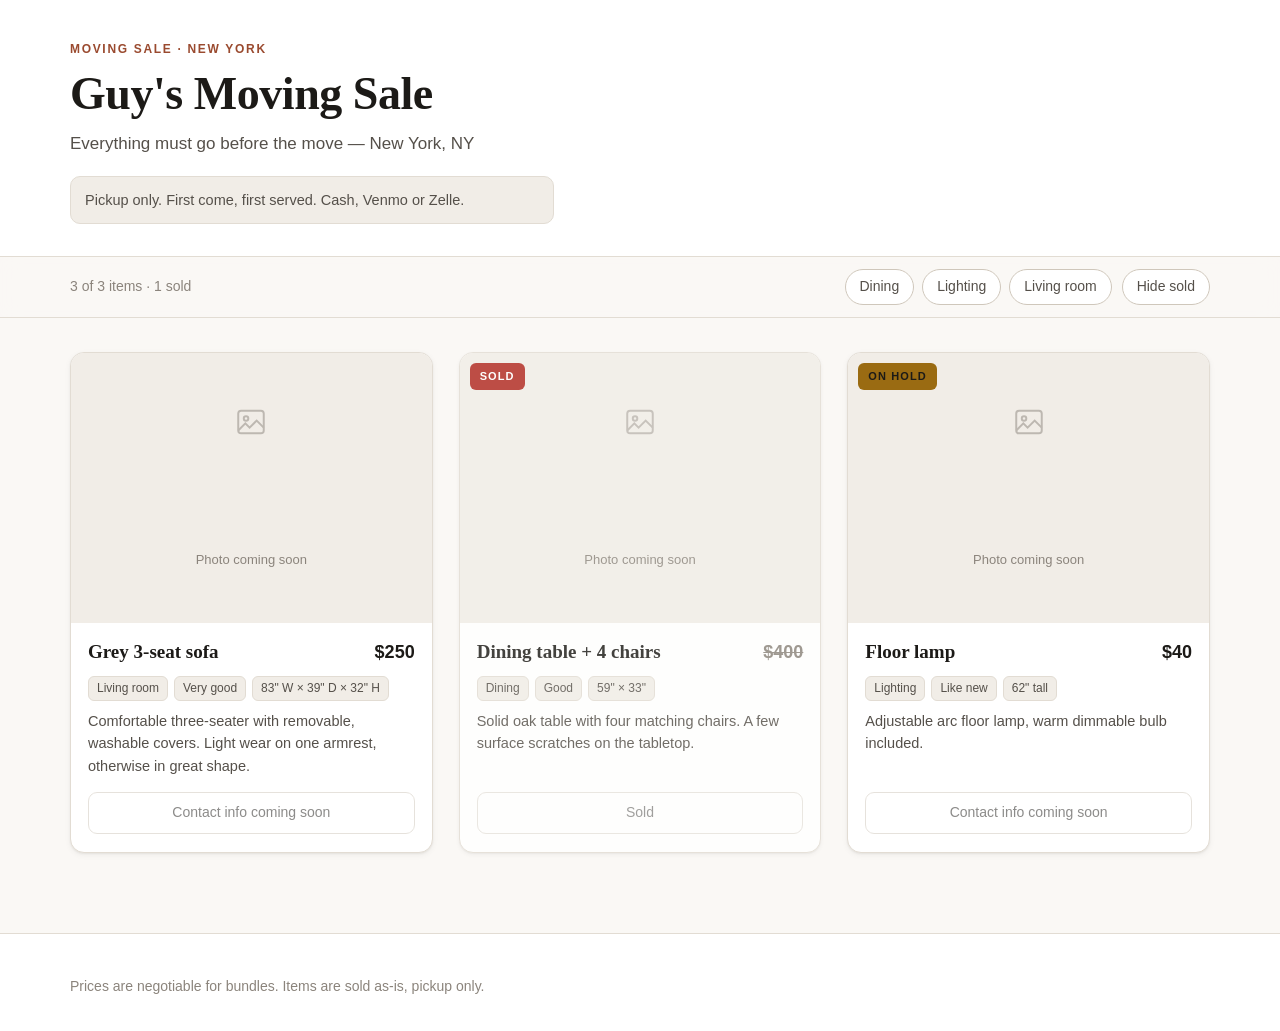
==== index.html @ 3db0bd7c "Add moving-sale site: public gallery + token-gated admin editor Static GitHub Pages site. index.html" ====
<!doctype html>
<html lang="en">
<head>
<meta charset="utf-8">
<meta name="viewport" content="width=device-width, initial-scale=1">
<title>Moving Sale</title>
<meta name="description" content="Furniture and household items for sale — moving out of New York.">
<meta property="og:title" content="Moving Sale">
<meta property="og:description" content="Furniture and household items for sale — moving out of New York.">
<meta property="og:type" content="website">
<link rel="icon" href="data:image/svg+xml,<svg xmlns='http://www.w3.org/2000/svg' viewBox='0 0 100 100'><text y='.9em' font-size='90'>🛋️</text></svg>">
<link rel="stylesheet" href="assets/style.css">
</head>
<body>

<header class="site-head">
  <div class="wrap">
    <p class="eyebrow">Moving sale · New York</p>
    <h1 class="title" id="siteTitle">Moving Sale</h1>
    <p class="subtitle" id="siteSubtitle"></p>
    <p class="note" id="siteNote" hidden></p>
  </div>
</header>

<nav class="toolbar">
  <div class="wrap">
    <span class="count" id="count">Loading…</span>
    <div id="categoryFilters" style="display:flex;gap:8px;flex-wrap:wrap"></div>
    <button class="chip" id="toggleSold" aria-pressed="false">Hide sold</button>
  </div>
</nav>

<main class="wrap">
  <div class="grid" id="grid">
    <div class="empty">Loading items…</div>
  </div>
</main>

<footer class="site-foot">
  <div class="wrap">
    <p id="footContact" style="margin:0 0 8px"></p>
    <p style="margin:0">Prices are negotiable for bundles. Items are sold as-is, pickup only.</p>
  </div>
</footer>

<div class="lb" id="lightbox" role="dialog" aria-modal="true" aria-label="Item photos" hidden>
  <div class="lb-head">
    <h2 class="lb-title" id="lbTitle"></h2>
    <span class="lb-price" id="lbPrice"></span>
    <button class="lb-close" id="lbClose" aria-label="Close">×</button>
  </div>
  <div class="lb-stage">
    <button class="lb-nav prev" id="lbPrev" aria-label="Previous photo">‹</button>
    <img id="lbImg" alt="">
    <button class="lb-nav next" id="lbNext" aria-label="Next photo">›</button>
  </div>
  <div class="lb-foot" id="lbDots"></div>
</div>

<script src="assets/app.js"></script>
</body>
</html>
---- assets/style.css ----
/* ---------- tokens ---------- */
:root {
  --bg:          #faf8f5;
  --bg-raised:   #ffffff;
  --bg-sunken:   #f1ede7;
  --ink:         #1c1a17;
  --ink-2:       #55504a;
  --ink-3:       #8b847c;
  --line:        #e2dcd3;
  --line-strong: #cfc7bb;
  --accent:      #9a4a2f;
  --accent-ink:  #ffffff;
  --good:        #2f6b46;
  --warn:        #9a6b12;
  --shadow-sm:   0 1px 2px rgba(28,26,23,.06), 0 2px 6px rgba(28,26,23,.05);
  --shadow-md:   0 2px 4px rgba(28,26,23,.07), 0 12px 28px rgba(28,26,23,.09);
  --radius:      14px;
  --serif: "Iowan Old Style", "Palatino Linotype", Palatino, Georgia, serif;
  --sans: -apple-system, BlinkMacSystemFont, "Segoe UI", Inter, Roboto, Helvetica, Arial, sans-serif;
  color-scheme: light;
}
@media (prefers-color-scheme: dark) {
  :root:not([data-theme="light"]) {
    --bg:          #16151a;
    --bg-raised:   #201f25;
    --bg-sunken:   #121116;
    --ink:         #f0ece6;
    --ink-2:       #b5aea5;
    --ink-3:       #837c74;
    --line:        #322f38;
    --line-strong: #454150;
    --accent:      #e0805e;
    --accent-ink:  #1a1013;
    --good:        #6fc08e;
    --warn:        #d9ab52;
    --shadow-sm:   0 1px 2px rgba(0,0,0,.4);
    --shadow-md:   0 2px 4px rgba(0,0,0,.35), 0 12px 28px rgba(0,0,0,.45);
    color-scheme: dark;
  }
}
:root[data-theme="dark"] {
  --bg:#16151a; --bg-raised:#201f25; --bg-sunken:#121116;
  --ink:#f0ece6; --ink-2:#b5aea5; --ink-3:#837c74;
  --line:#322f38; --line-strong:#454150;
  --accent:#e0805e; --accent-ink:#1a1013; --good:#6fc08e; --warn:#d9ab52;
  --shadow-sm:0 1px 2px rgba(0,0,0,.4);
  --shadow-md:0 2px 4px rgba(0,0,0,.35), 0 12px 28px rgba(0,0,0,.45);
  color-scheme: dark;
}

* { box-sizing: border-box; }
html { -webkit-text-size-adjust: 100%; }
body {
  margin: 0;
  background: var(--bg);
  color: var(--ink);
  font-family: var(--sans);
  font-size: 16px;
  line-height: 1.55;
  -webkit-font-smoothing: antialiased;
}
img { max-width: 100%; display: block; }
a { color: inherit; }
button, input, textarea, select { font: inherit; color: inherit; }

.wrap { max-width: 1180px; margin: 0 auto; padding: 0 20px; }

/* ---------- header ---------- */
.site-head {
  border-bottom: 1px solid var(--line);
  background: var(--bg-raised);
}
.site-head .wrap { padding-top: 40px; padding-bottom: 32px; }
.eyebrow {
  font-size: 12px; letter-spacing: .14em; text-transform: uppercase;
  color: var(--accent); font-weight: 600; margin: 0 0 10px;
}
h1.title {
  font-family: var(--serif);
  font-size: clamp(30px, 5vw, 46px);
  line-height: 1.1; margin: 0 0 12px; font-weight: 600; letter-spacing: -.01em;
}
.subtitle { margin: 0; color: var(--ink-2); font-size: 17px; max-width: 60ch; }
.note {
  margin: 18px 0 0; padding: 12px 14px;
  background: var(--bg-sunken); border: 1px solid var(--line);
  border-radius: 10px; font-size: 14.5px; color: var(--ink-2); max-width: 60ch;
}

/* ---------- toolbar ---------- */
.toolbar {
  position: sticky; top: 0; z-index: 20;
  background: color-mix(in srgb, var(--bg) 88%, transparent);
  backdrop-filter: saturate(1.6) blur(10px);
  border-bottom: 1px solid var(--line);
}
.toolbar .wrap {
  display: flex; align-items: center; gap: 10px;
  padding-top: 12px; padding-bottom: 12px; flex-wrap: wrap;
}
.count { color: var(--ink-3); font-size: 14px; margin-right: auto; font-variant-numeric: tabular-nums; }
.chip {
  border: 1px solid var(--line-strong); background: var(--bg-raised);
  color: var(--ink-2); border-radius: 999px; padding: 6px 14px;
  font-size: 14px; cursor: pointer; transition: .15s;
  white-space: nowrap;
}
.chip:hover { border-color: var(--ink-3); color: var(--ink); }
.chip[aria-pressed="true"], .chip.on {
  background: var(--ink); color: var(--bg); border-color: var(--ink);
}

/* ---------- grid ---------- */
.grid {
  display: grid; gap: 26px;
  grid-template-columns: repeat(auto-fill, minmax(272px, 1fr));
  padding: 34px 0 80px;
}
.card {
  background: var(--bg-raised);
  border: 1px solid var(--line);
  border-radius: var(--radius);
  overflow: hidden;
  box-shadow: var(--shadow-sm);
  display: flex; flex-direction: column;
  transition: box-shadow .2s, transform .2s, border-color .2s;
}
.card:hover { box-shadow: var(--shadow-md); transform: translateY(-2px); border-color: var(--line-strong); }

.thumb {
  position: relative; aspect-ratio: 4 / 3;
  background: var(--bg-sunken); cursor: zoom-in; border: 0; padding: 0; width: 100%;
  display: block; overflow: hidden;
}
.thumb img { width: 100%; height: 100%; object-fit: cover; transition: transform .35s ease; }
.card:hover .thumb img { transform: scale(1.03); }
.thumb .placeholder {
  position: absolute; inset: 0; display: grid; place-items: center;
  color: var(--ink-3); font-size: 13px; gap: 6px; text-align: center;
}
.thumb .placeholder svg { opacity: .5; }
.badge-count {
  position: absolute; right: 10px; bottom: 10px;
  background: rgba(0,0,0,.62); color: #fff; font-size: 12px;
  padding: 3px 9px; border-radius: 999px; backdrop-filter: blur(4px);
  font-variant-numeric: tabular-nums;
}
.status-tag {
  position: absolute; left: 10px; top: 10px;
  font-size: 11px; font-weight: 700; letter-spacing: .1em; text-transform: uppercase;
  padding: 5px 10px; border-radius: 6px; color: #fff;
}
.status-tag.sold    { background: #b0281f; }
.status-tag.pending { background: var(--warn); color: #1c1a17; }

.card.is-sold .thumb img { filter: grayscale(1); opacity: .5; }
.card.is-sold { opacity: .82; }

.body { padding: 16px 17px 18px; display: flex; flex-direction: column; gap: 9px; flex: 1; }
.row-1 { display: flex; align-items: baseline; gap: 12px; }
.name { font-family: var(--serif); font-size: 19px; font-weight: 600; margin: 0; line-height: 1.25; flex: 1; }
.price {
  font-size: 18px; font-weight: 600; white-space: nowrap;
  font-variant-numeric: tabular-nums; color: var(--ink);
}
.card.is-sold .price { text-decoration: line-through; color: var(--ink-3); }
.meta { display: flex; flex-wrap: wrap; gap: 6px; }
.pill {
  font-size: 12px; color: var(--ink-2); background: var(--bg-sunken);
  border: 1px solid var(--line); border-radius: 6px; padding: 2px 8px;
}
.desc { margin: 0; font-size: 14.5px; color: var(--ink-2); }
.actions { margin-top: auto; padding-top: 6px; display: flex; gap: 8px; }
.btn {
  flex: 1; text-align: center; text-decoration: none;
  border: 1px solid var(--line-strong); background: var(--bg-raised);
  border-radius: 9px; padding: 9px 12px; font-size: 14px; font-weight: 500;
  cursor: pointer; transition: .15s; color: var(--ink);
}
.btn:hover { background: var(--bg-sunken); border-color: var(--ink-3); }
.btn.primary { background: var(--accent); border-color: var(--accent); color: var(--accent-ink); }
.btn.primary:hover { filter: brightness(1.08); background: var(--accent); }
.btn:disabled { opacity: .45; cursor: not-allowed; }

.empty {
  padding: 80px 20px; text-align: center; color: var(--ink-3);
  grid-column: 1 / -1;
}

/* ---------- lightbox ---------- */
.lb {
  position: fixed; inset: 0; z-index: 100;
  background: rgba(12,11,10,.94);
  display: grid; grid-template-rows: auto 1fr auto;
  opacity: 0; pointer-events: none; transition: opacity .2s;
}
.lb.open { opacity: 1; pointer-events: auto; }
.lb-head {
  display: flex; align-items: center; gap: 14px;
  padding: 14px 18px; color: #f2efe9;
}
.lb-title { font-family: var(--serif); font-size: 17px; margin: 0; }
.lb-price { margin-left: auto; font-variant-numeric: tabular-nums; font-size: 16px; opacity: .85; }
.lb-close {
  background: rgba(255,255,255,.12); border: 0; color: #fff;
  width: 36px; height: 36px; border-radius: 50%; cursor: pointer; font-size: 20px; line-height: 1;
}
.lb-close:hover { background: rgba(255,255,255,.24); }
.lb-stage { position: relative; display: grid; place-items: center; overflow: hidden; padding: 0 12px; }
.lb-stage img { max-width: 100%; max-height: 100%; object-fit: contain; border-radius: 6px; }
.lb-nav {
  position: absolute; top: 50%; transform: translateY(-50%);
  background: rgba(255,255,255,.12); border: 0; color: #fff;
  width: 46px; height: 46px; border-radius: 50%; cursor: pointer; font-size: 22px;
}
.lb-nav:hover { background: rgba(255,255,255,.26); }
.lb-nav.prev { left: 14px; } .lb-nav.next { right: 14px; }
.lb-foot { padding: 12px 18px 20px; display: flex; justify-content: center; gap: 8px; }
.dot { width: 7px; height: 7px; border-radius: 50%; background: rgba(255,255,255,.32); border: 0; padding: 0; cursor: pointer; }
.dot.on { background: #fff; }

/* ---------- footer ---------- */
.site-foot {
  border-top: 1px solid var(--line); background: var(--bg-raised);
  padding: 34px 0; color: var(--ink-3); font-size: 14px;
}
.site-foot a { color: var(--ink-2); }

@media (max-width: 600px) {
  .grid { gap: 18px; grid-template-columns: repeat(auto-fill, minmax(240px, 1fr)); }
  .site-head .wrap { padding-top: 28px; padding-bottom: 24px; }
}
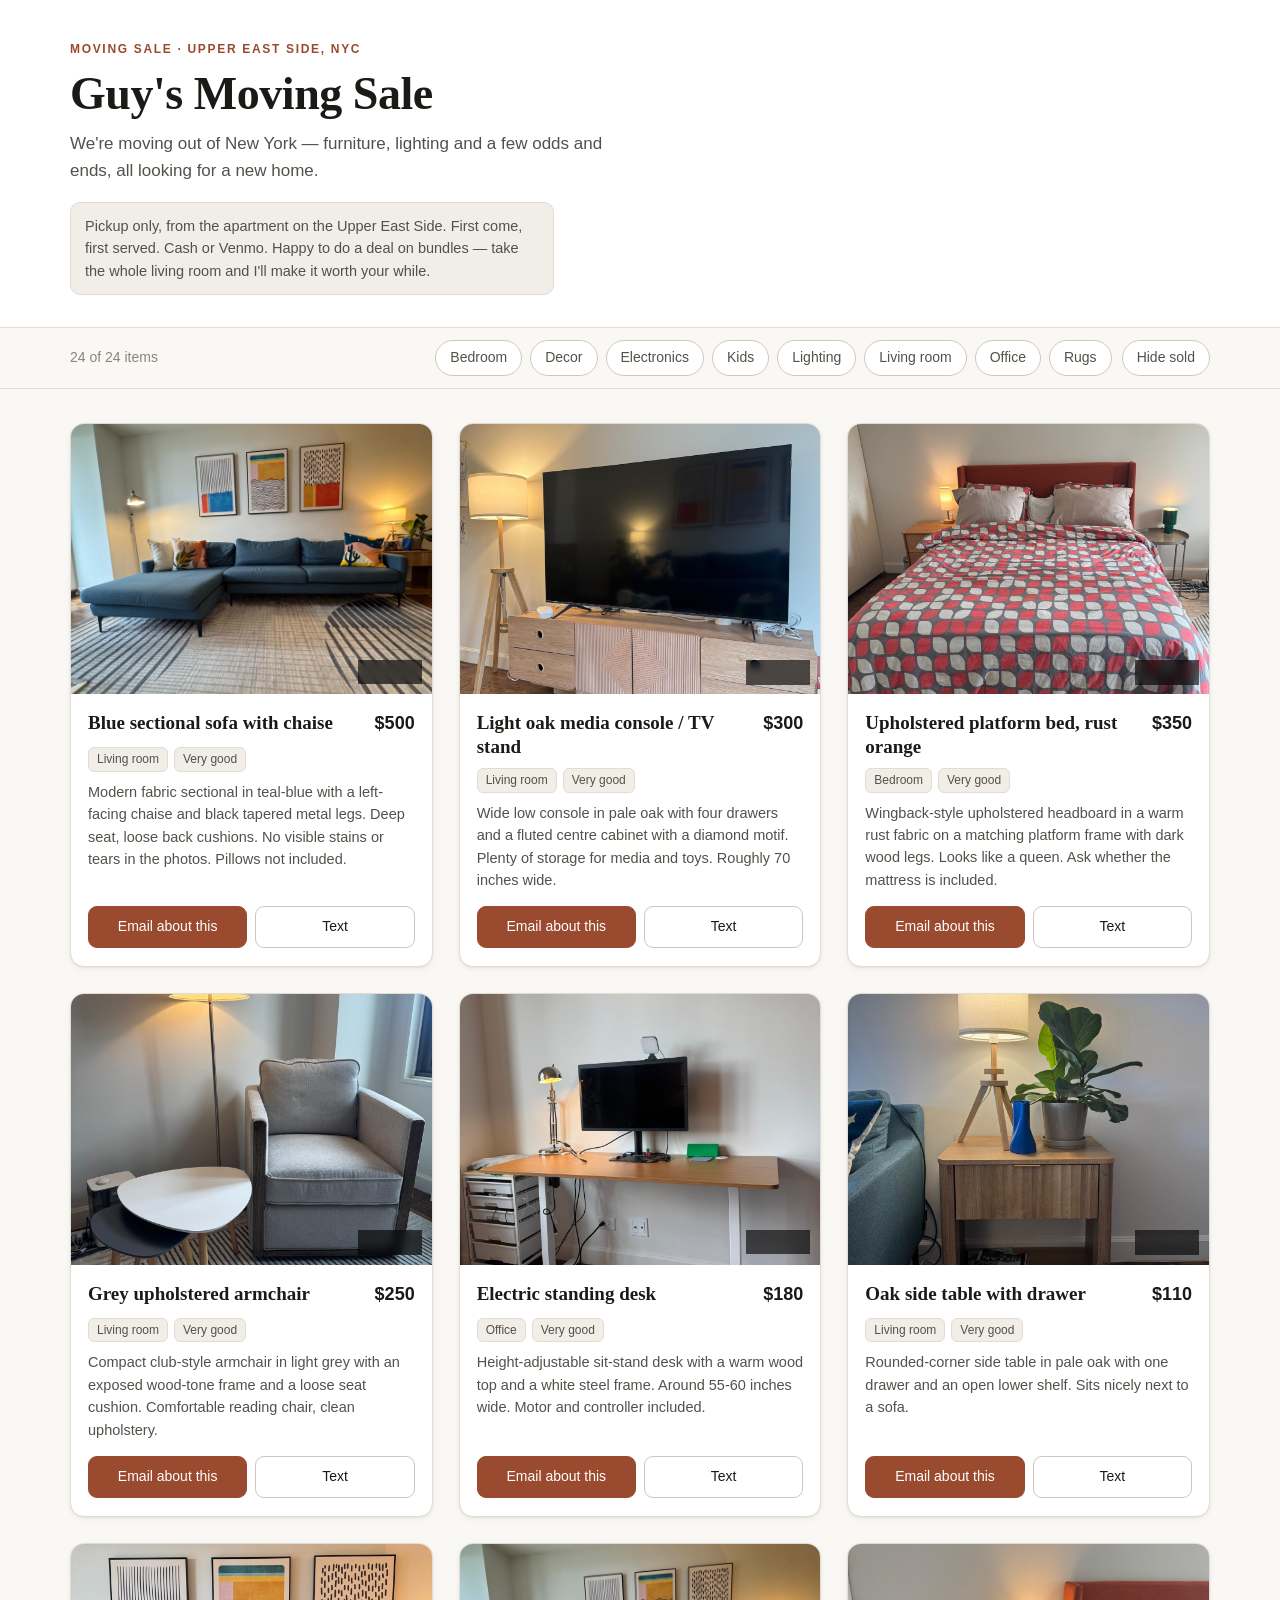
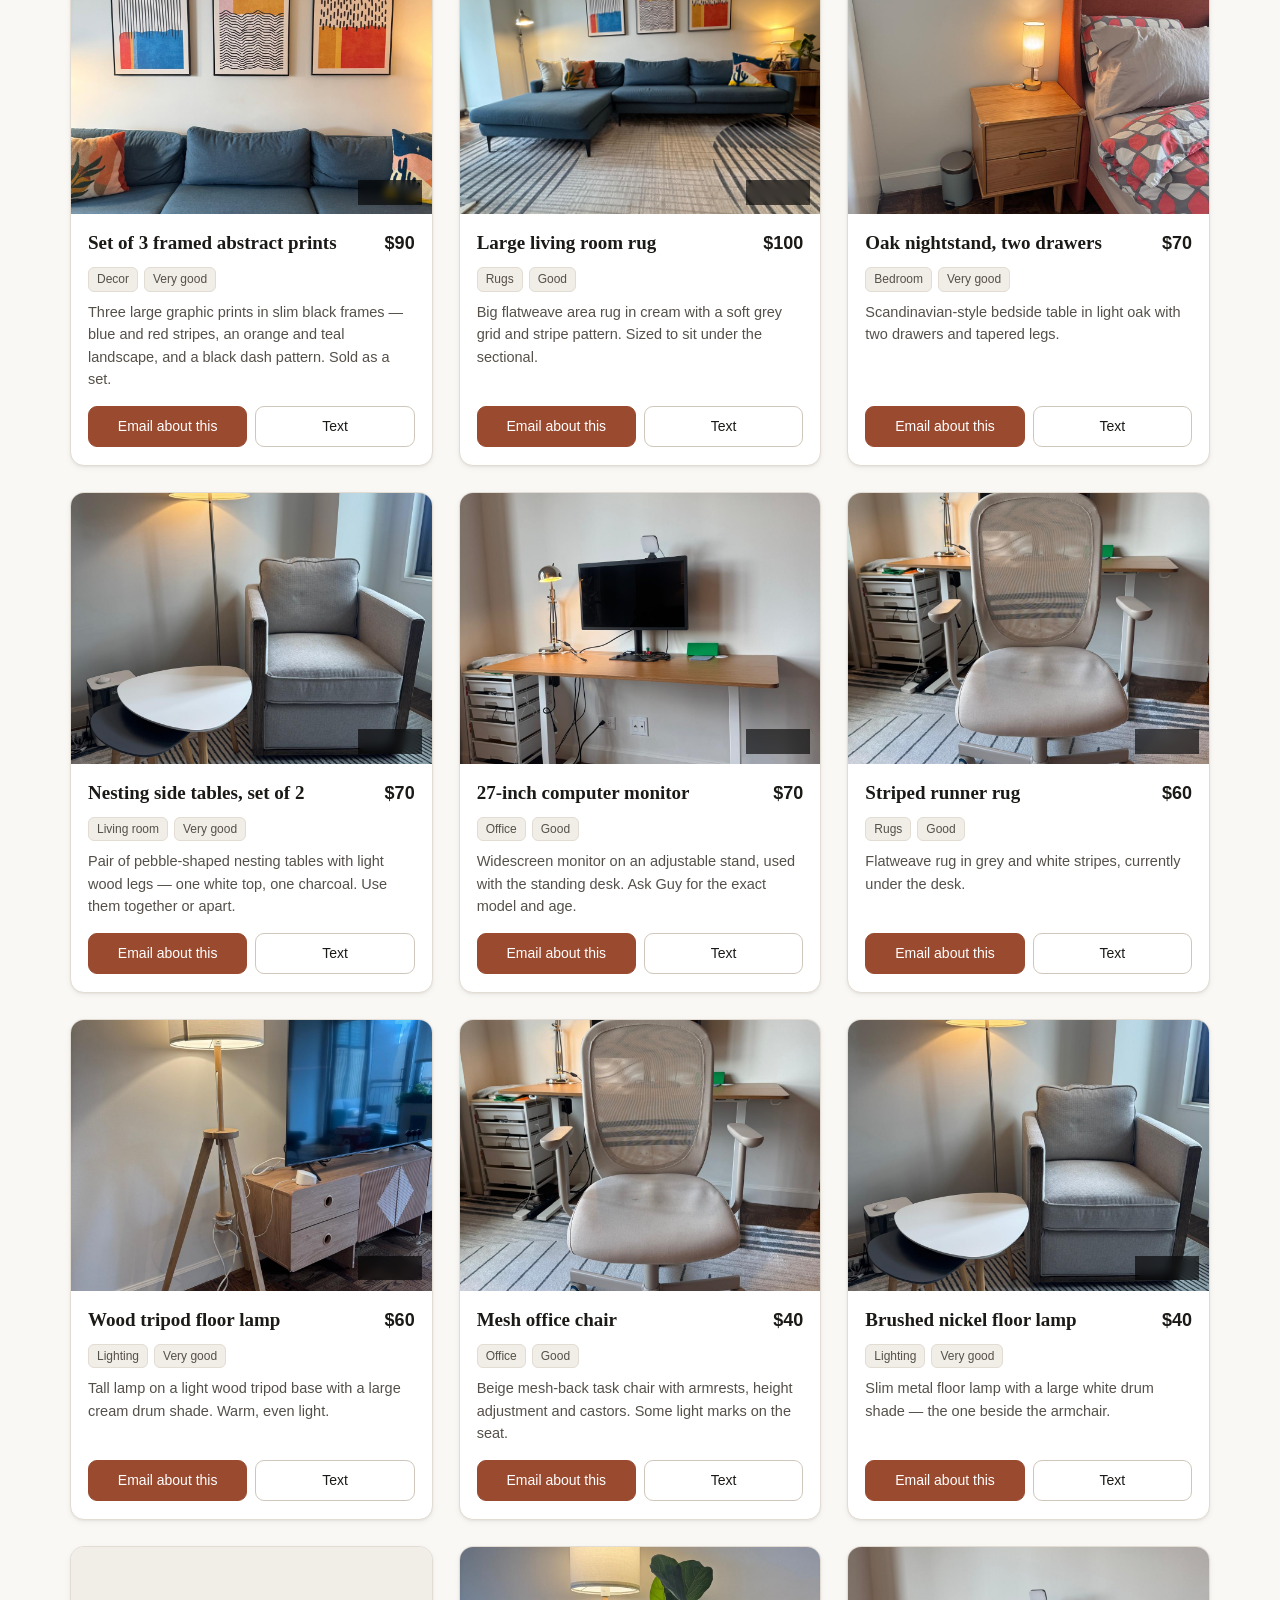
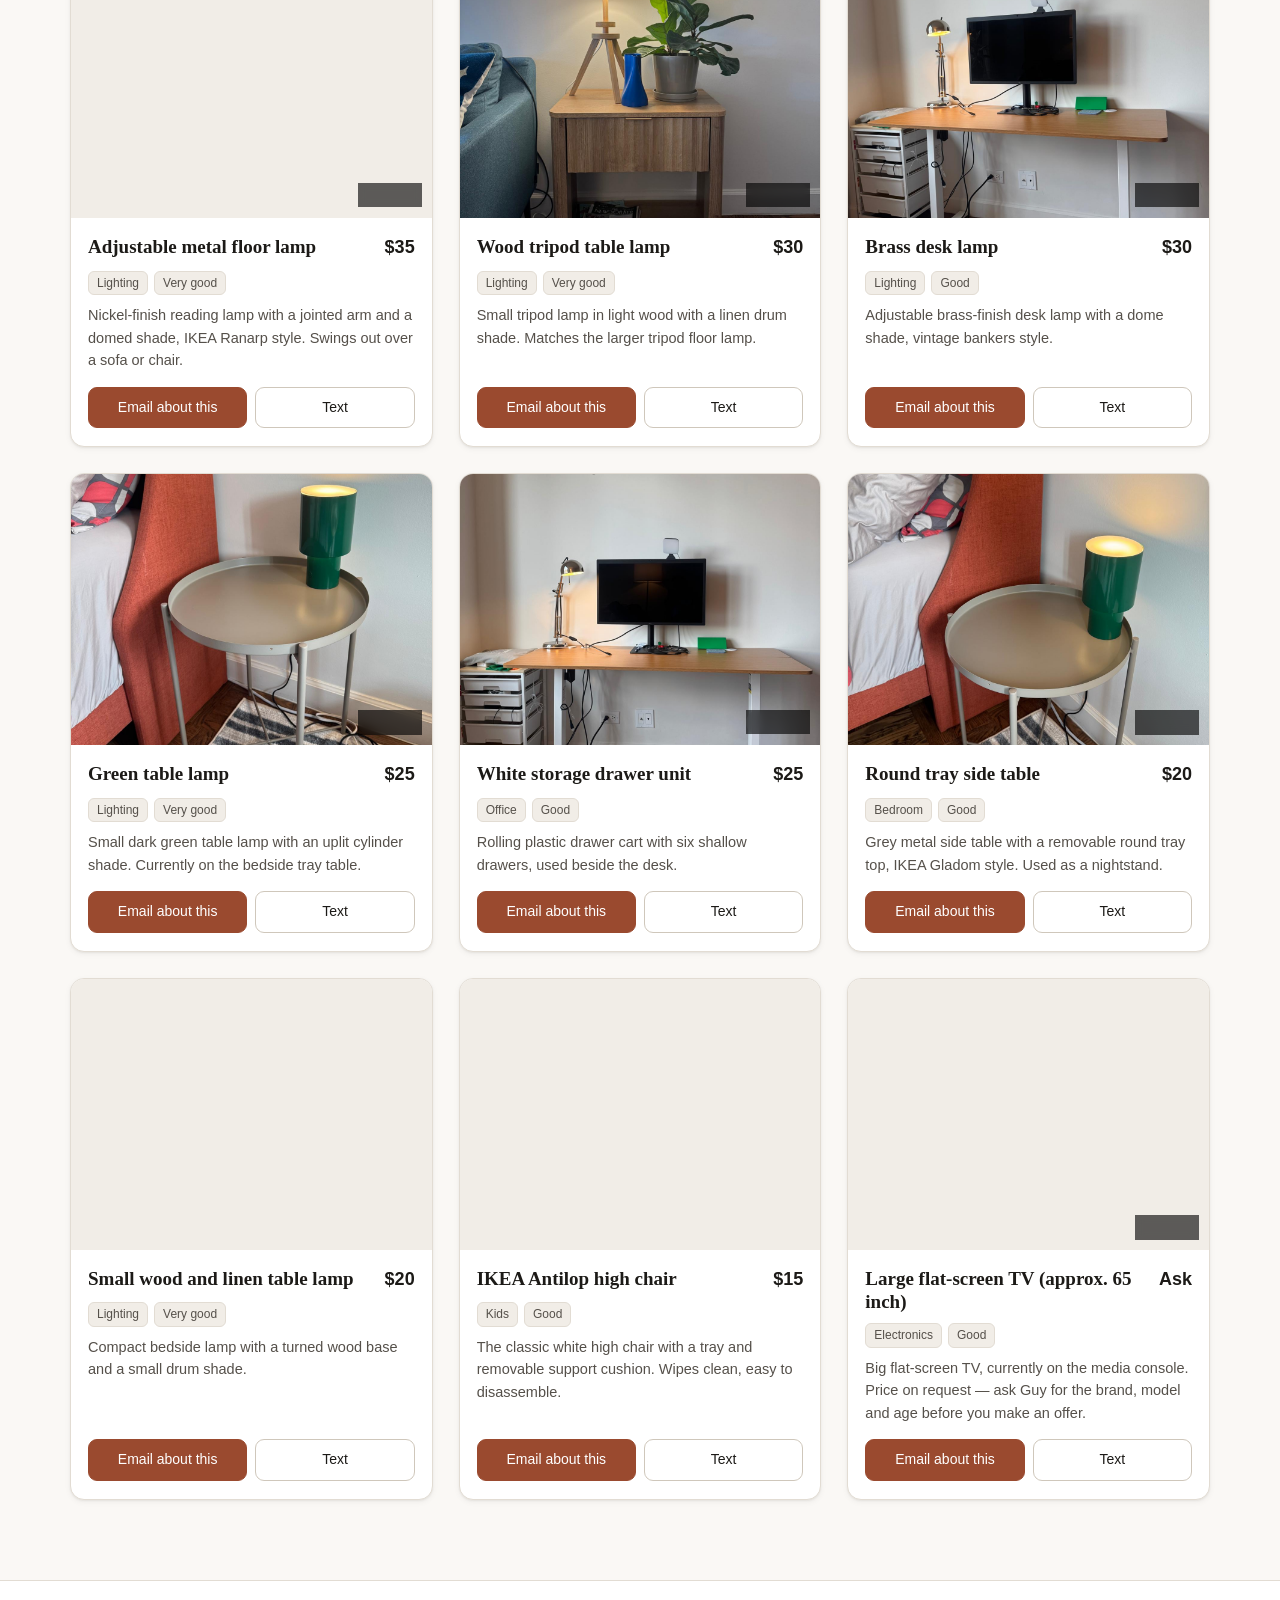
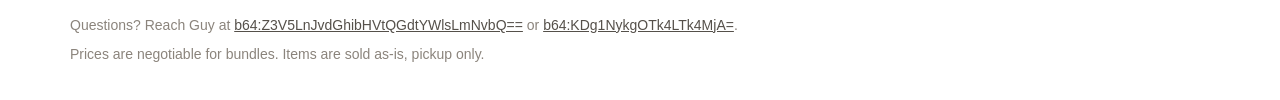
==== commit ad7875c9: "Pickup is Upper East Side; cash or Venmo only Co-Authored-By: Claude Opus 5 (1M context) <noreply@an" ====
--- a/index.html
+++ b/index.html
@@ -15,7 +15,7 @@
 
 <header class="site-head">
   <div class="wrap">
-    <p class="eyebrow">Moving sale · New York</p>
+    <p class="eyebrow">Moving sale · Upper East Side, NYC</p>
     <h1 class="title" id="siteTitle">Moving Sale</h1>
     <p class="subtitle" id="siteSubtitle"></p>
     <p class="note" id="siteNote" hidden></p>
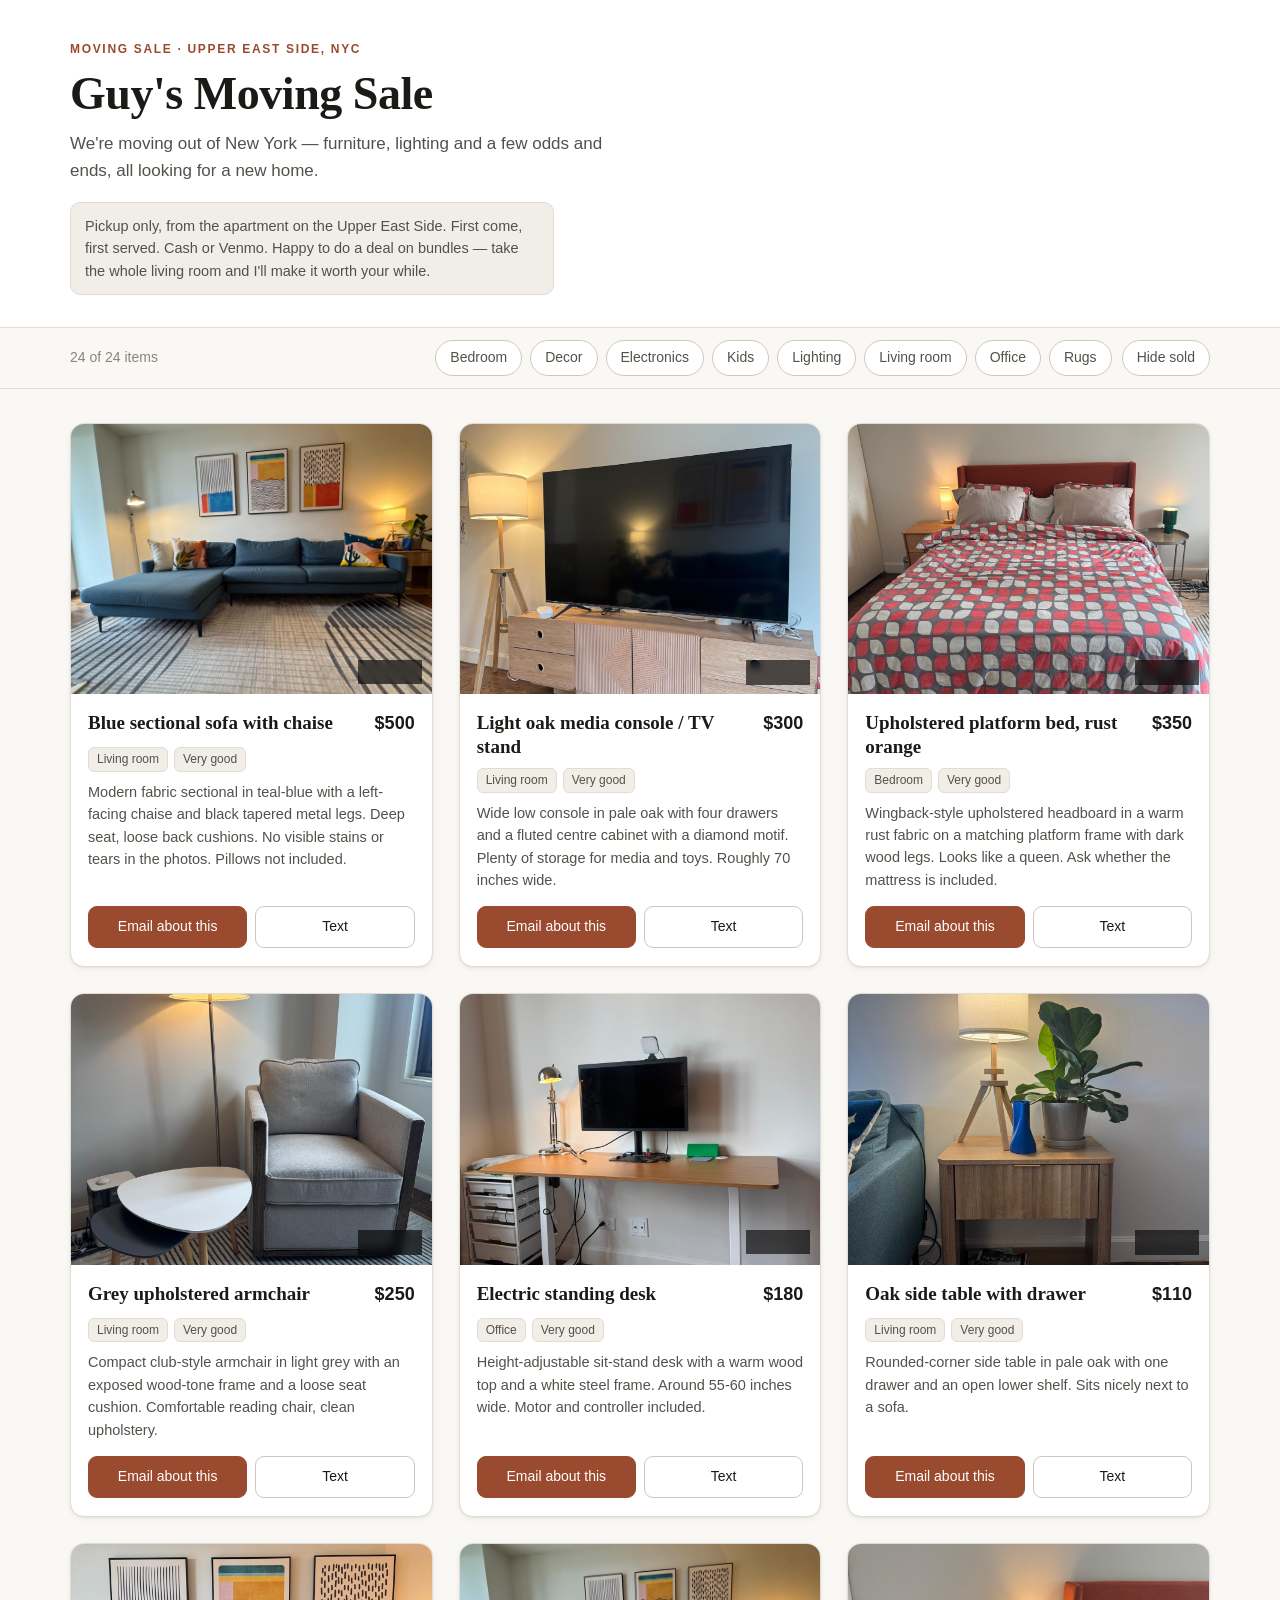
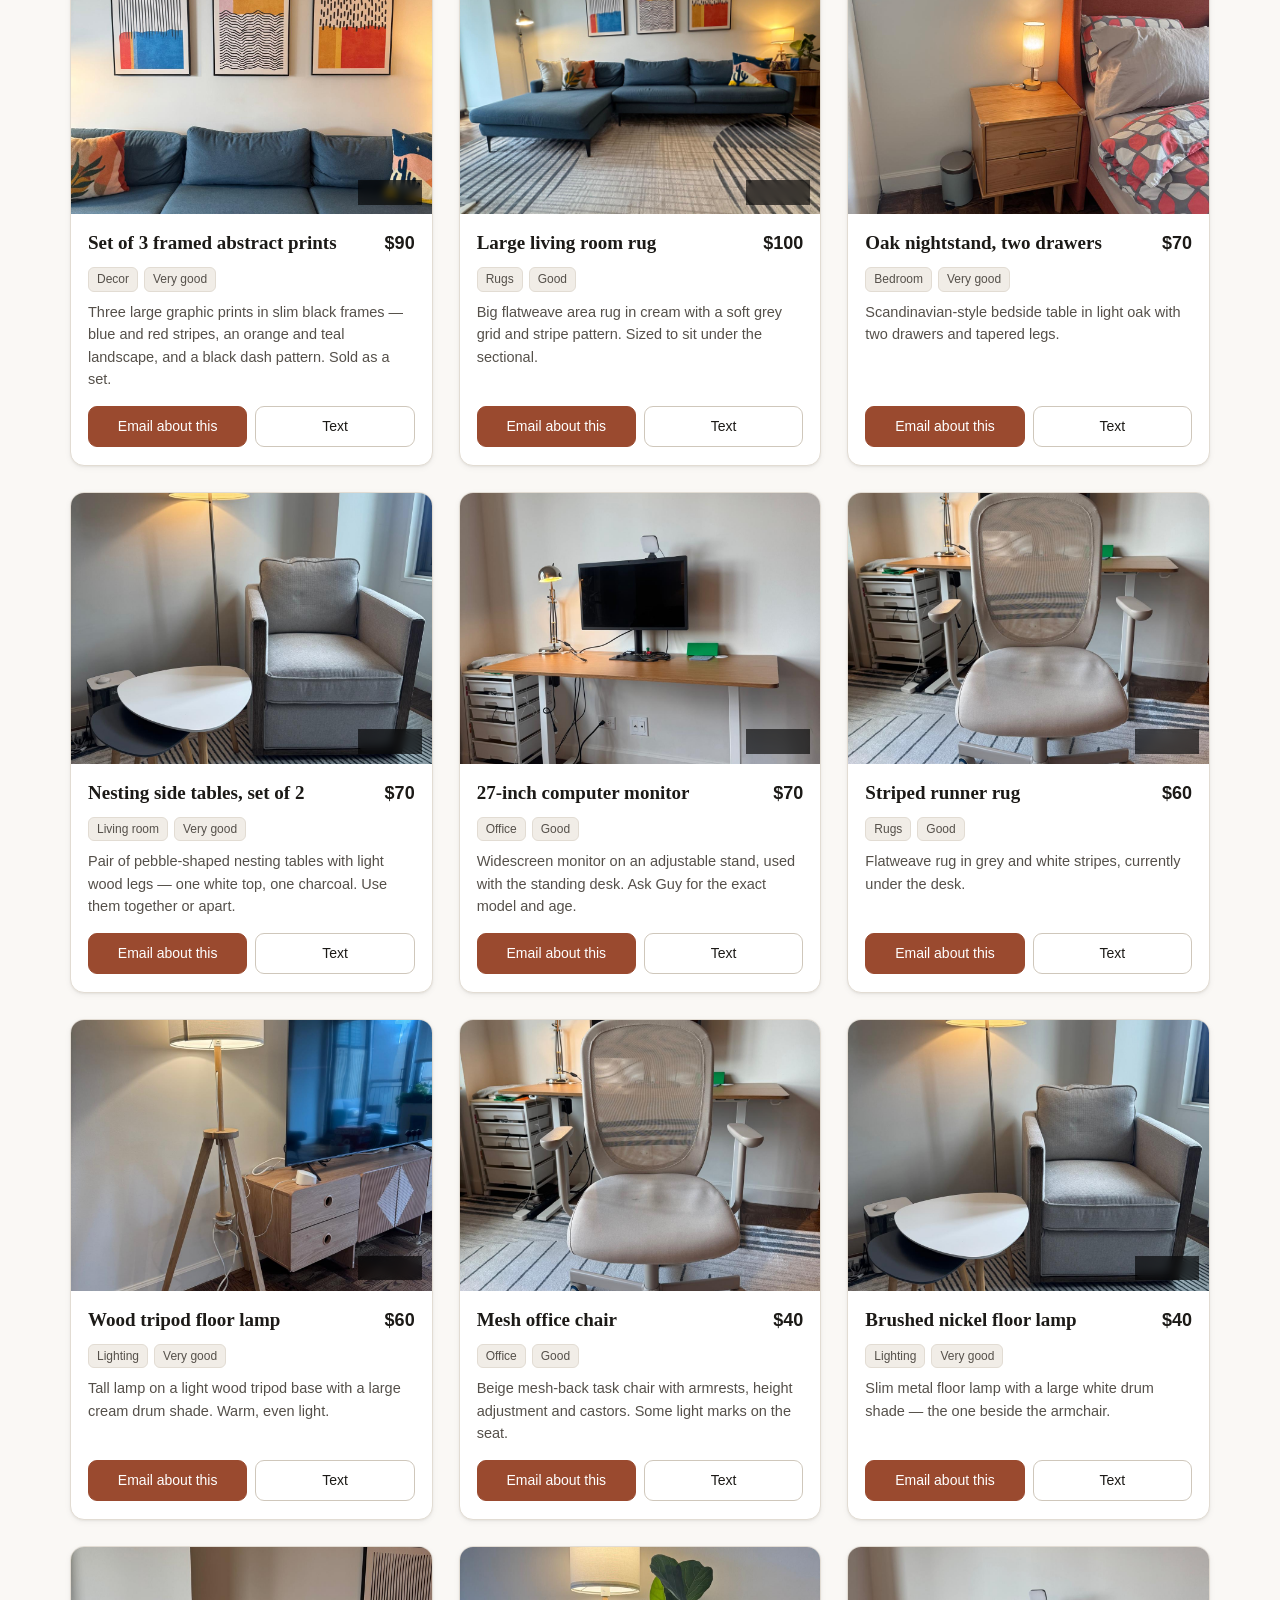
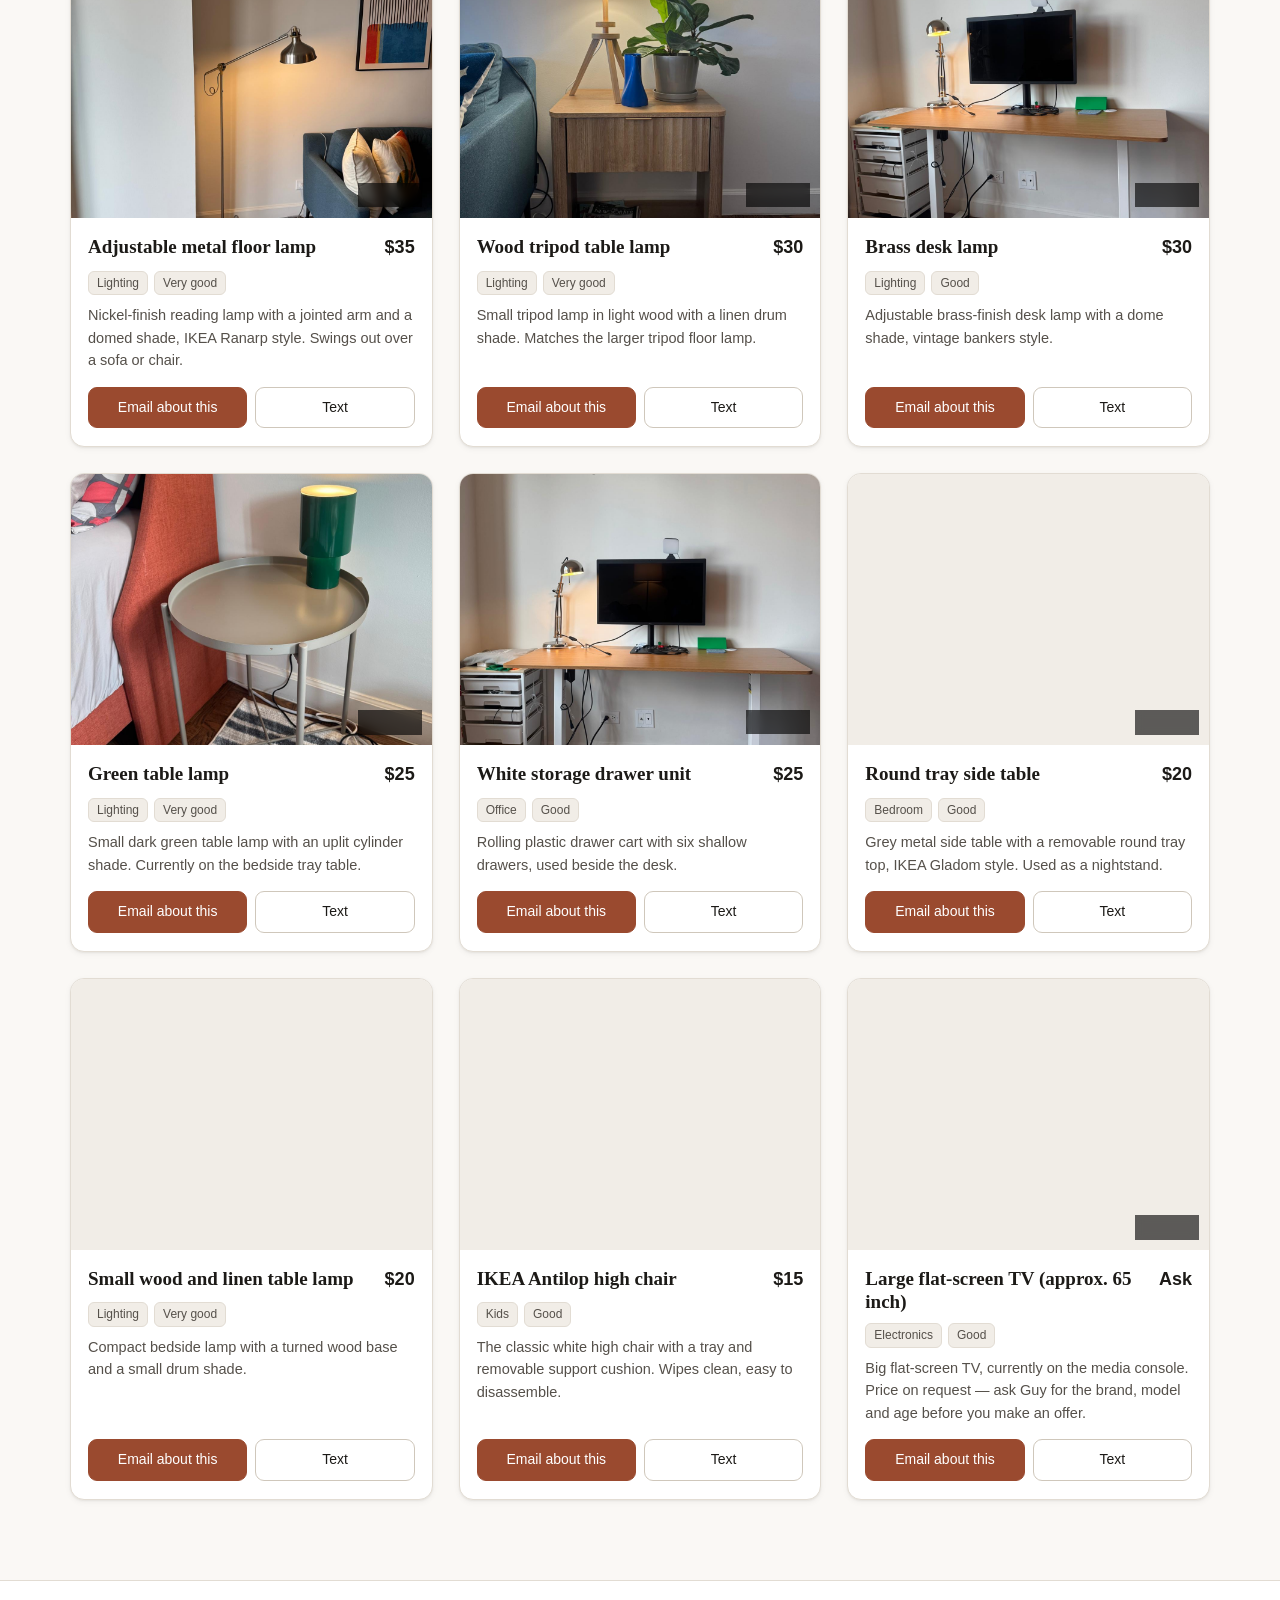
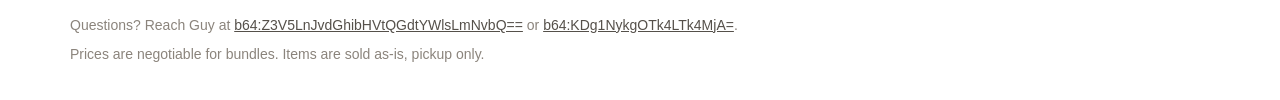
==== commit 93b12fdc: "Keep the public page out of search engines The page carries Guy's email and phone, so add noindex/no" ====
--- a/index.html
+++ b/index.html
@@ -5,6 +5,7 @@
 <meta name="viewport" content="width=device-width, initial-scale=1">
 <title>Moving Sale</title>
 <meta name="description" content="Furniture and household items for sale — moving out of New York.">
+<meta name="robots" content="noindex, nofollow, noimageindex, noarchive">
 <meta property="og:title" content="Moving Sale">
 <meta property="og:description" content="Furniture and household items for sale — moving out of New York.">
 <meta property="og:type" content="website">
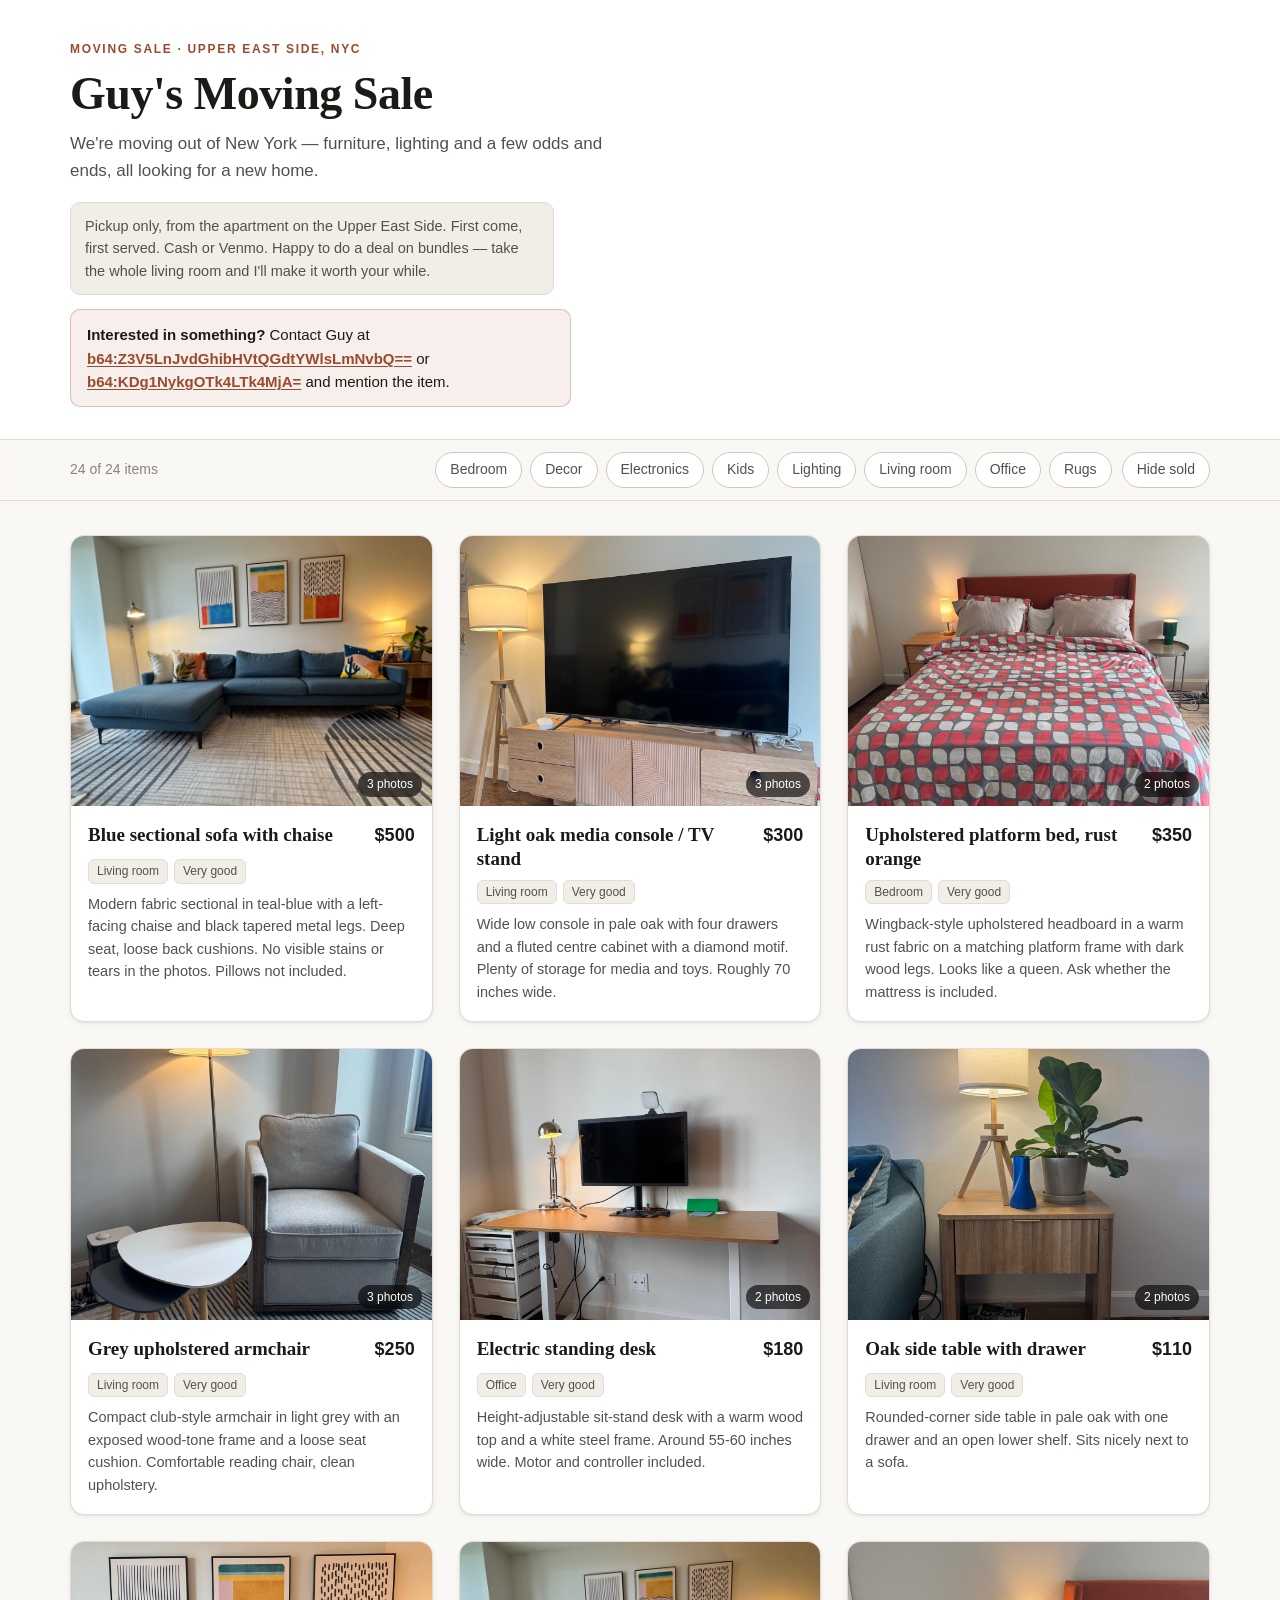
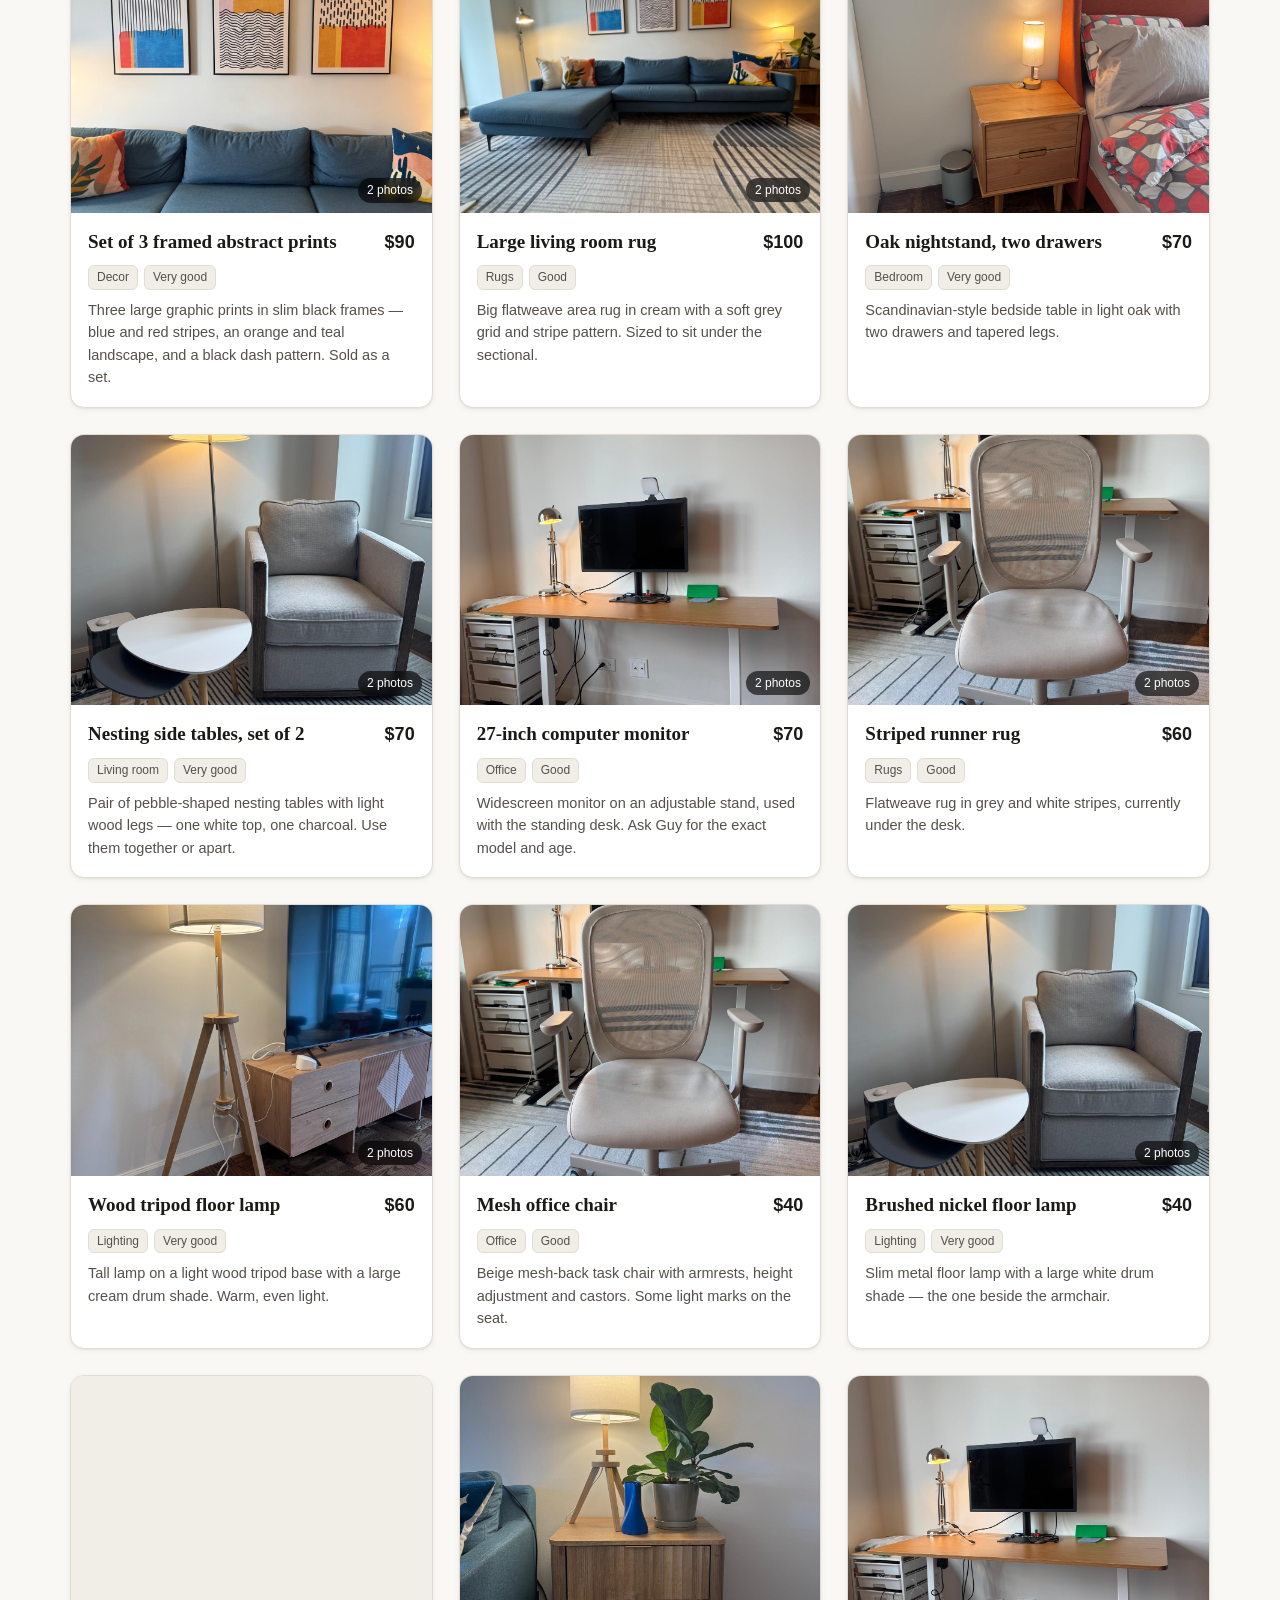
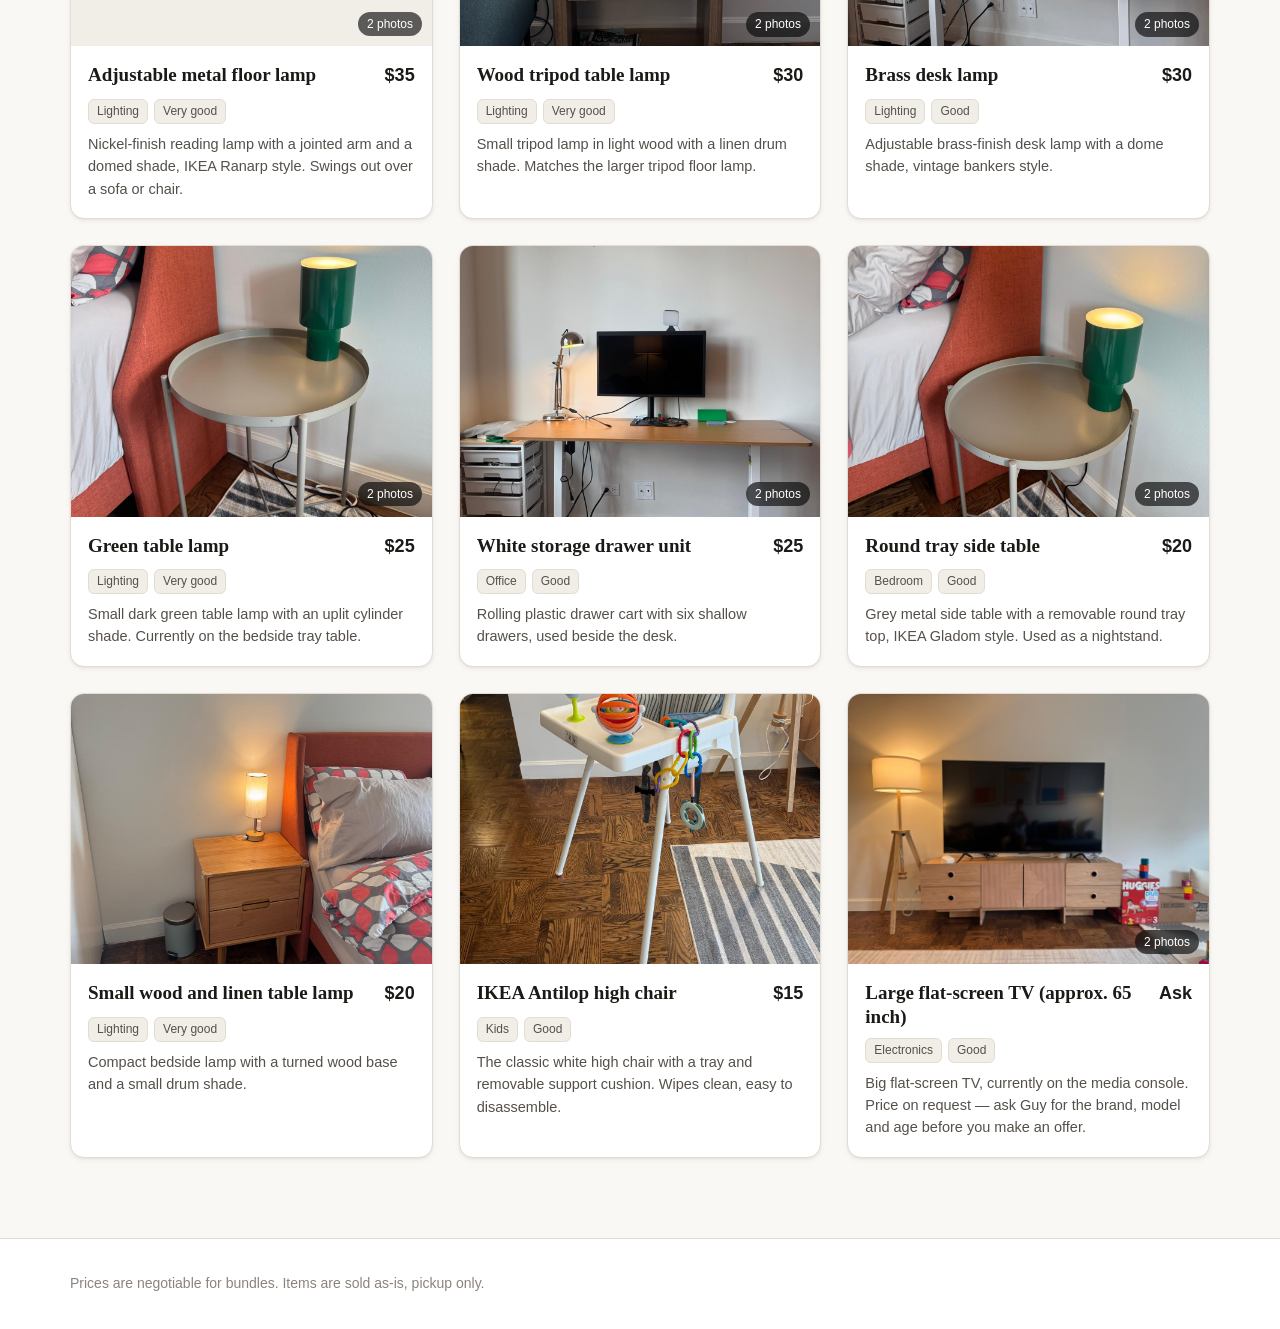
==== commit e510feaf: "Drop per-item contact buttons; contact details live at the top Cards are now just photo, name, price" ====
--- a/index.html
+++ b/index.html
@@ -20,6 +20,7 @@
     <h1 class="title" id="siteTitle">Moving Sale</h1>
     <p class="subtitle" id="siteSubtitle"></p>
     <p class="note" id="siteNote" hidden></p>
+    <p class="contact-line" id="headContact" hidden></p>
   </div>
 </header>
 
@@ -39,7 +40,6 @@
 
 <footer class="site-foot">
   <div class="wrap">
-    <p id="footContact" style="margin:0 0 8px"></p>
     <p style="margin:0">Prices are negotiable for bundles. Items are sold as-is, pickup only.</p>
   </div>
 </footer>
--- a/assets/style.css
+++ b/assets/style.css
@@ -230,3 +230,16 @@
   .grid { gap: 18px; grid-template-columns: repeat(auto-fill, minmax(240px, 1fr)); }
   .site-head .wrap { padding-top: 28px; padding-bottom: 24px; }
 }
+
+/* contact details at the top of the page */
+.contact-line {
+  margin: 14px 0 0; padding: 13px 16px; max-width: 60ch;
+  background: color-mix(in srgb, var(--accent) 9%, var(--bg-raised));
+  border: 1px solid color-mix(in srgb, var(--accent) 30%, transparent);
+  border-radius: 10px; font-size: 15px; color: var(--ink);
+}
+.contact-line strong { font-weight: 600; }
+.contact-line a {
+  color: var(--accent); font-weight: 600;
+  text-decoration-thickness: 1px; text-underline-offset: 2px; white-space: nowrap;
+}
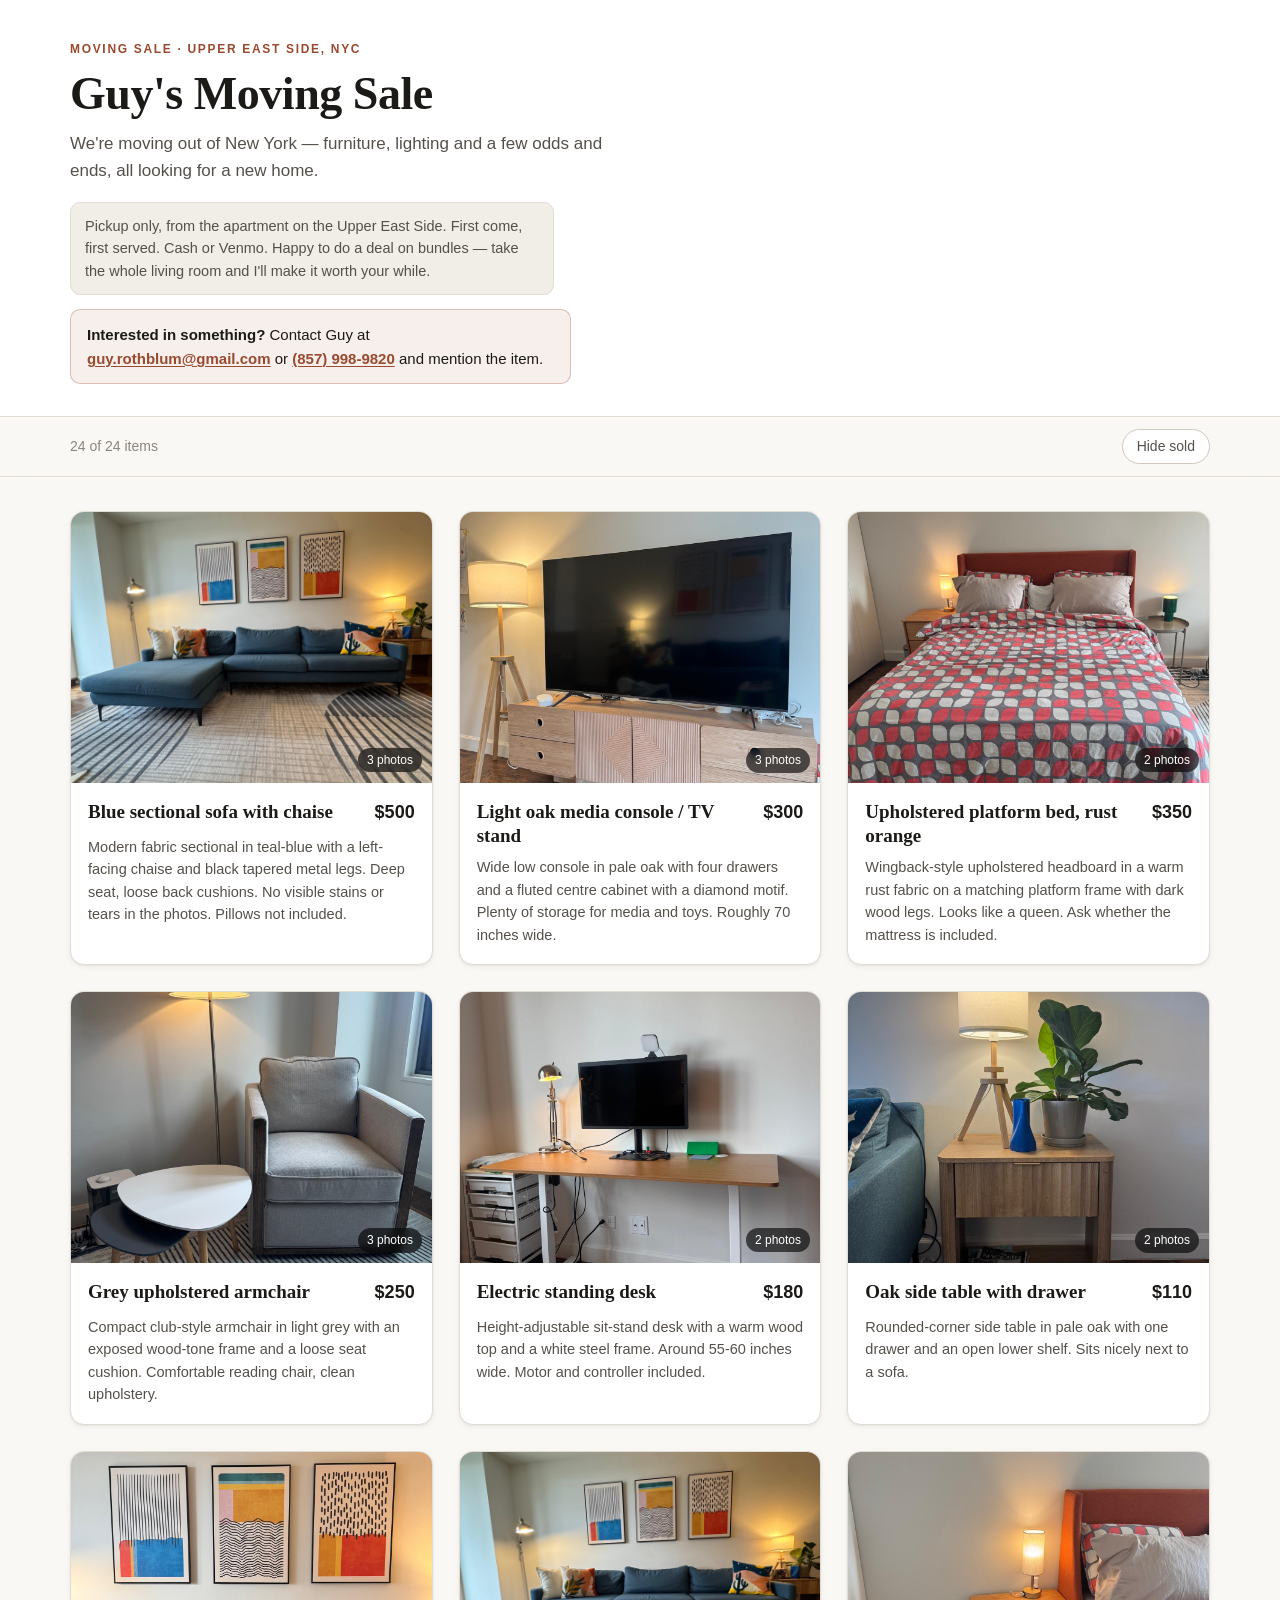
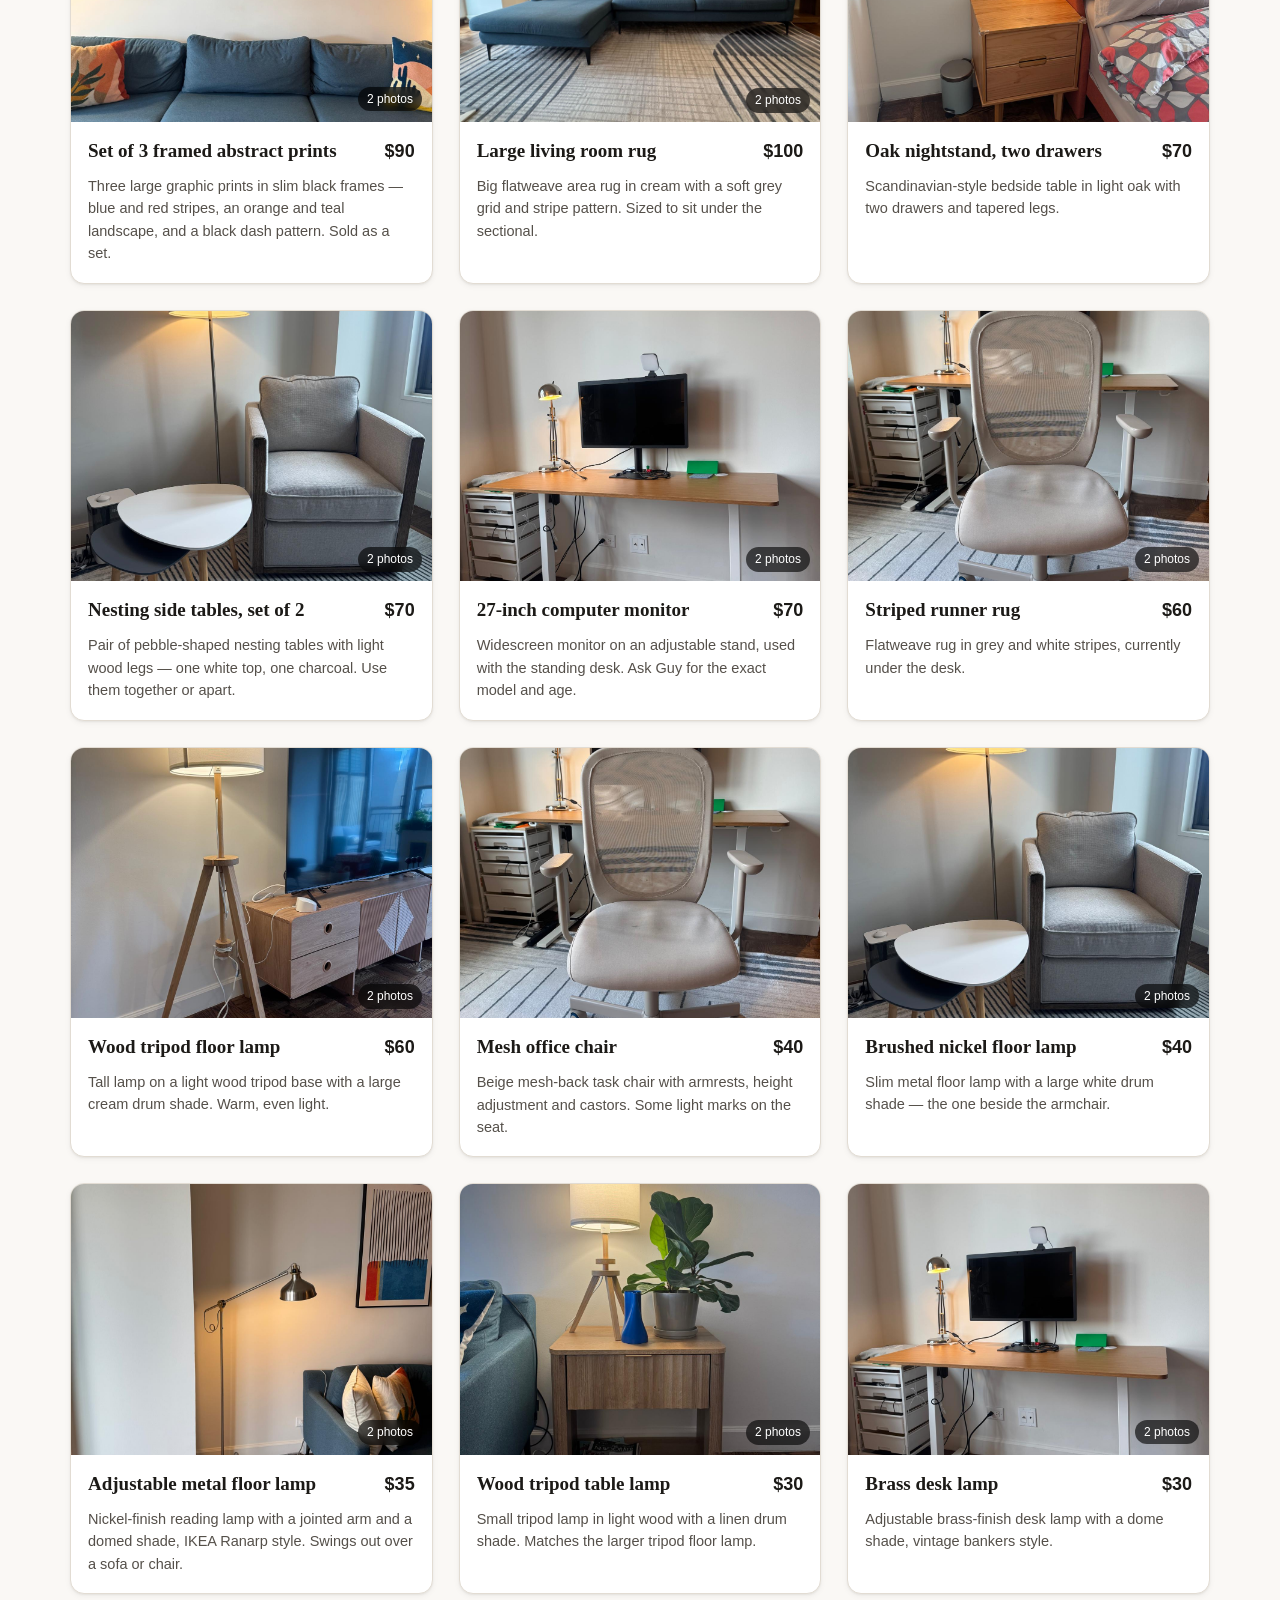
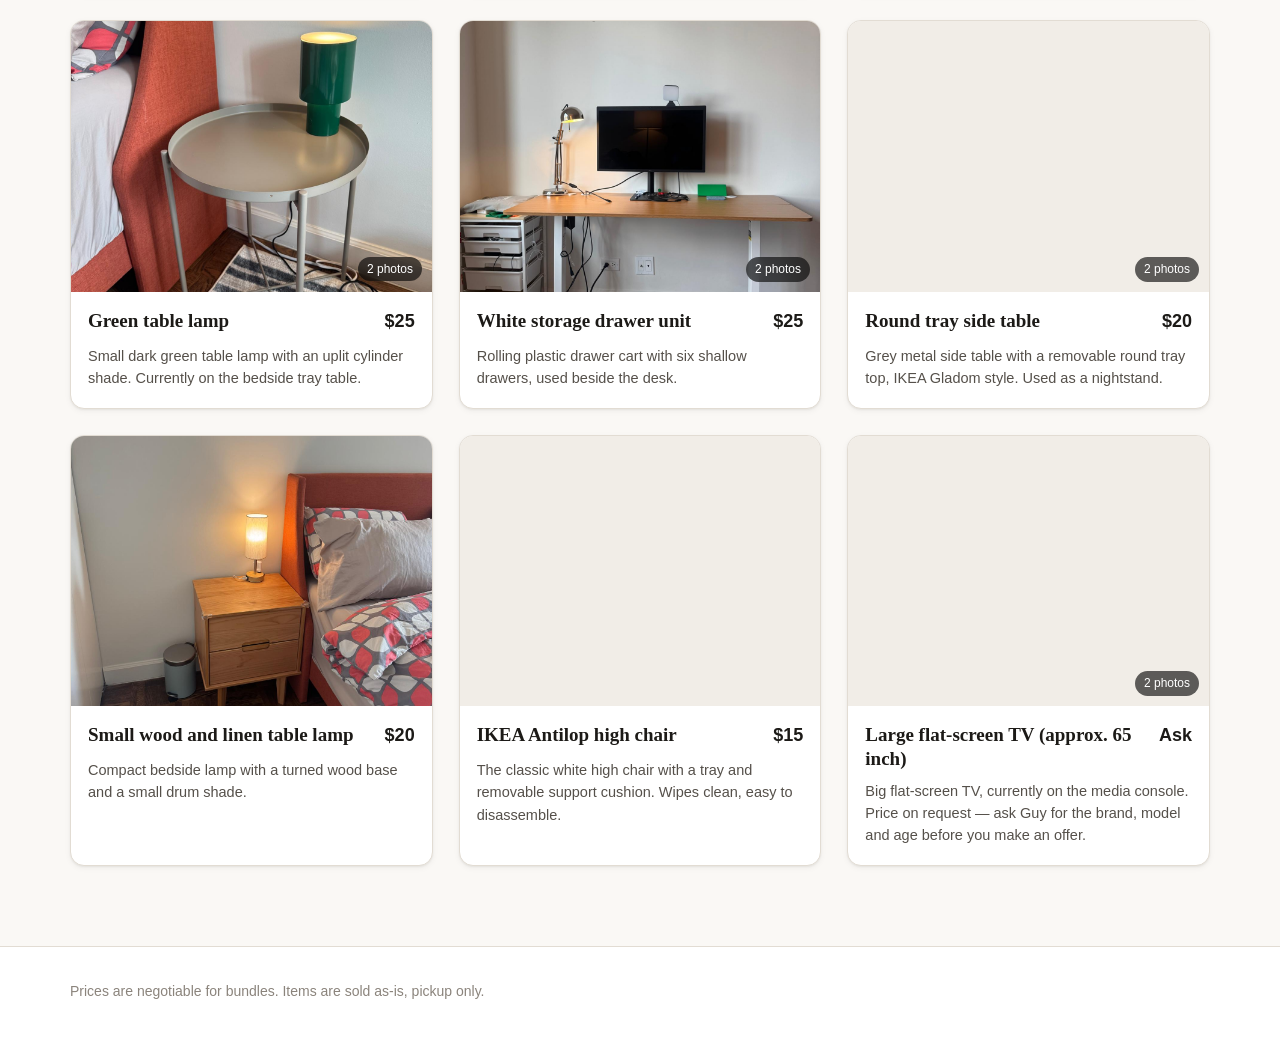
==== commit d6118a1e: "Drop condition ratings and category grouping Removes the "Very good"/"Like new" pills and the Lighti" ====
--- a/index.html
+++ b/index.html
@@ -27,7 +27,6 @@
 <nav class="toolbar">
   <div class="wrap">
     <span class="count" id="count">Loading…</span>
-    <div id="categoryFilters" style="display:flex;gap:8px;flex-wrap:wrap"></div>
     <button class="chip" id="toggleSold" aria-pressed="false">Hide sold</button>
   </div>
 </nav>
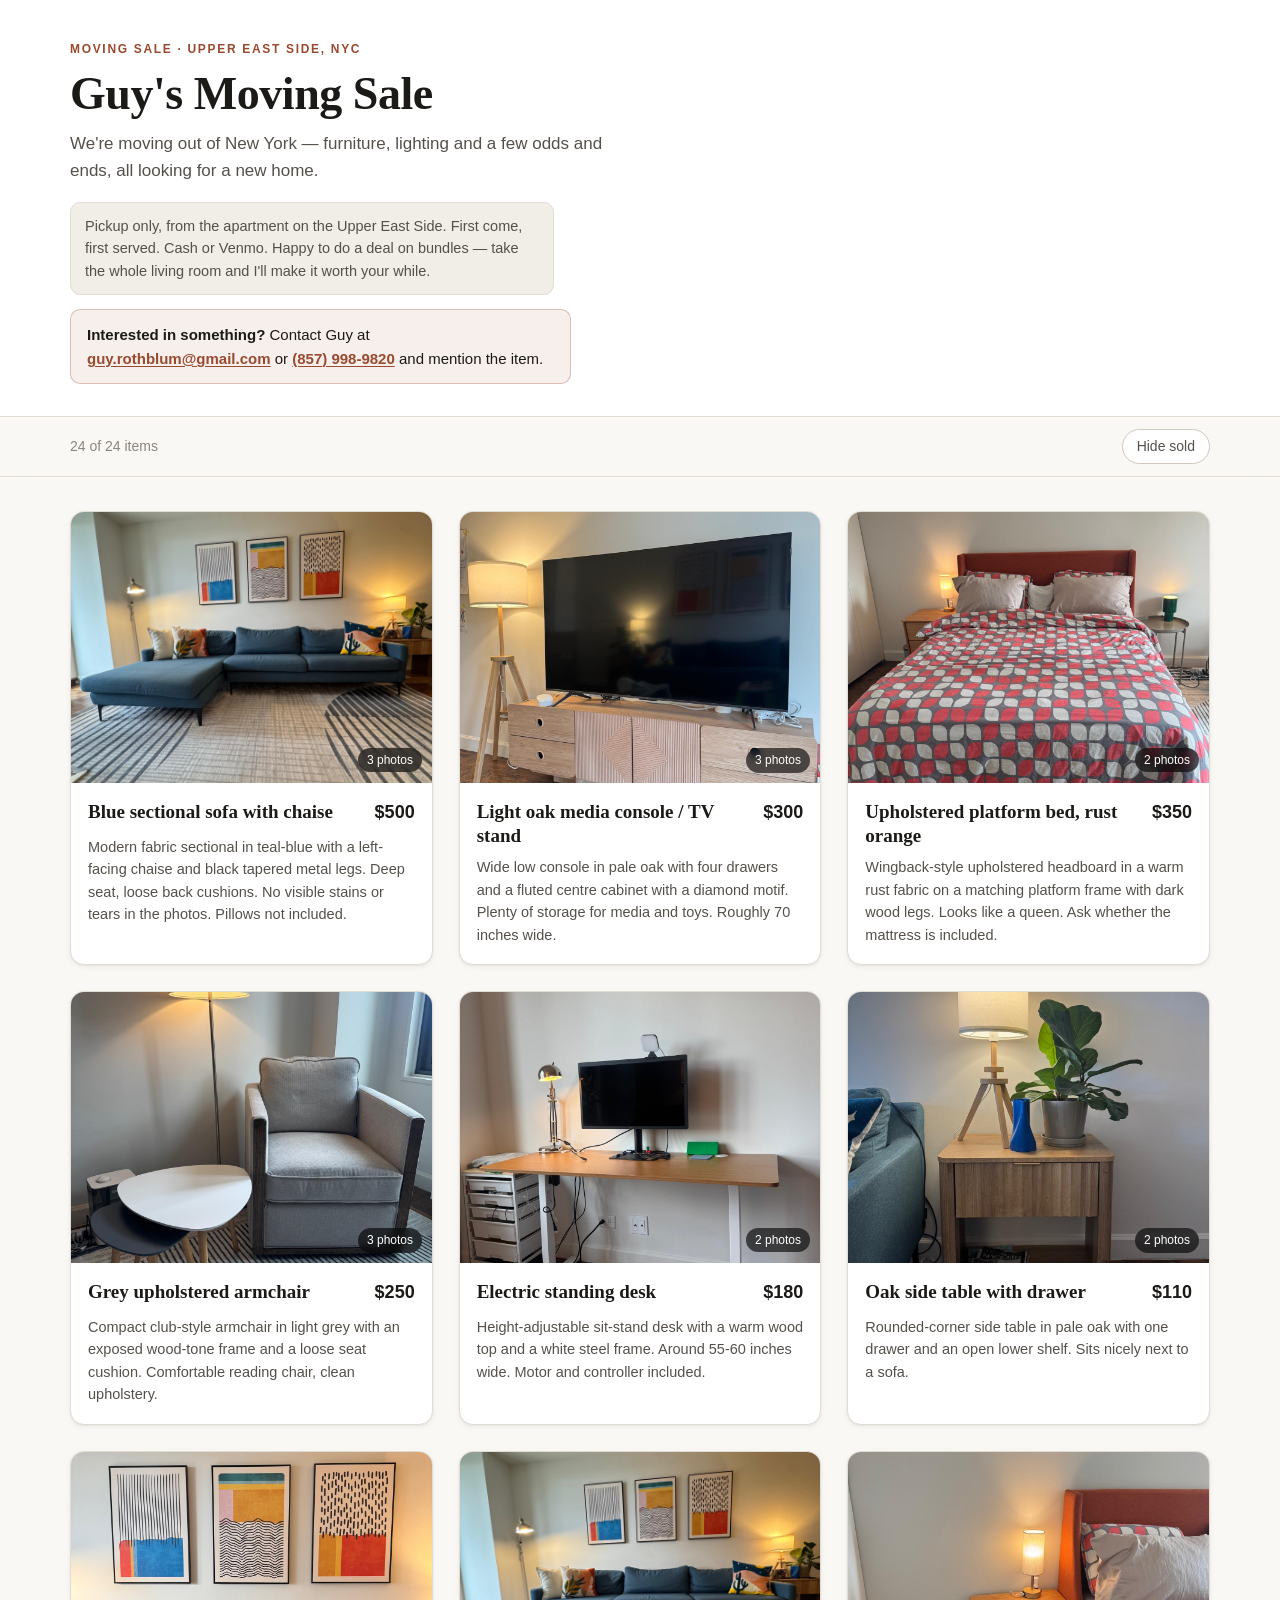
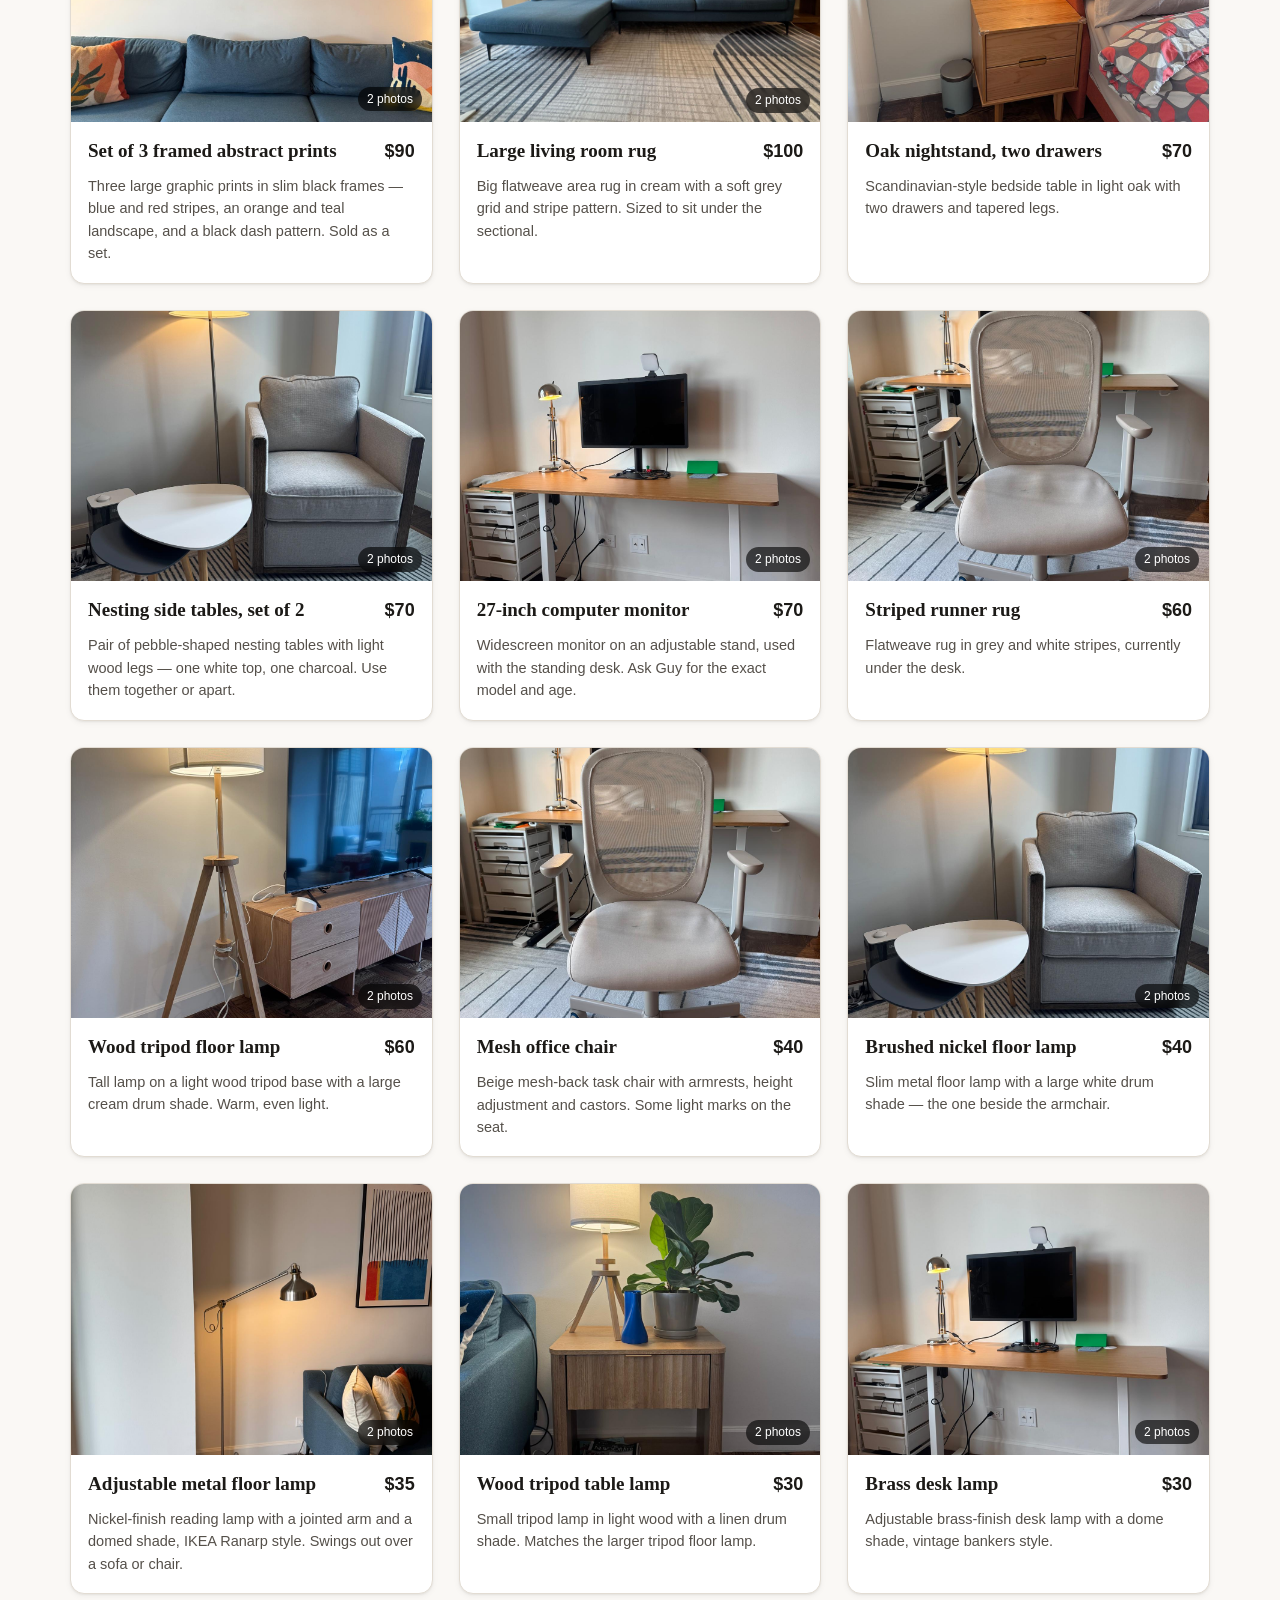
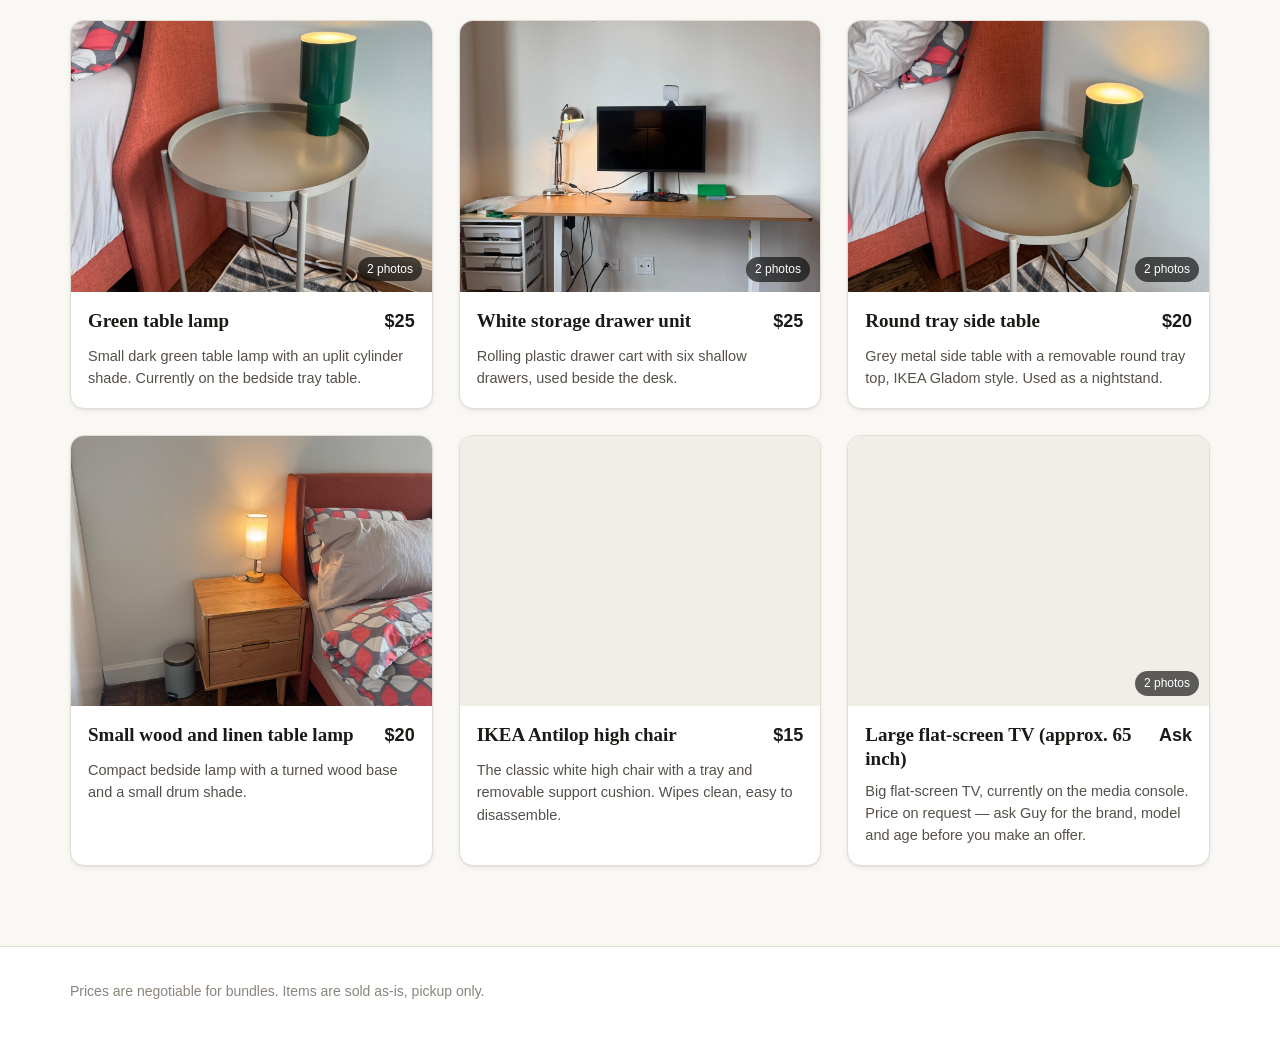
==== commit 04eda110: "Fix blank listing caused by a stale cached app.js Removing #categoryFilters from the page in the sam" ====
--- a/index.html
+++ b/index.html
@@ -10,7 +10,7 @@
 <meta property="og:description" content="Furniture and household items for sale — moving out of New York.">
 <meta property="og:type" content="website">
 <link rel="icon" href="data:image/svg+xml,<svg xmlns='http://www.w3.org/2000/svg' viewBox='0 0 100 100'><text y='.9em' font-size='90'>🛋️</text></svg>">
-<link rel="stylesheet" href="assets/style.css">
+<link rel="stylesheet" href="assets/style.css?v=2">
 </head>
 <body>
 
@@ -57,6 +57,6 @@
   <div class="lb-foot" id="lbDots"></div>
 </div>
 
-<script src="assets/app.js"></script>
+<script src="assets/app.js?v=2"></script>
 </body>
 </html>
